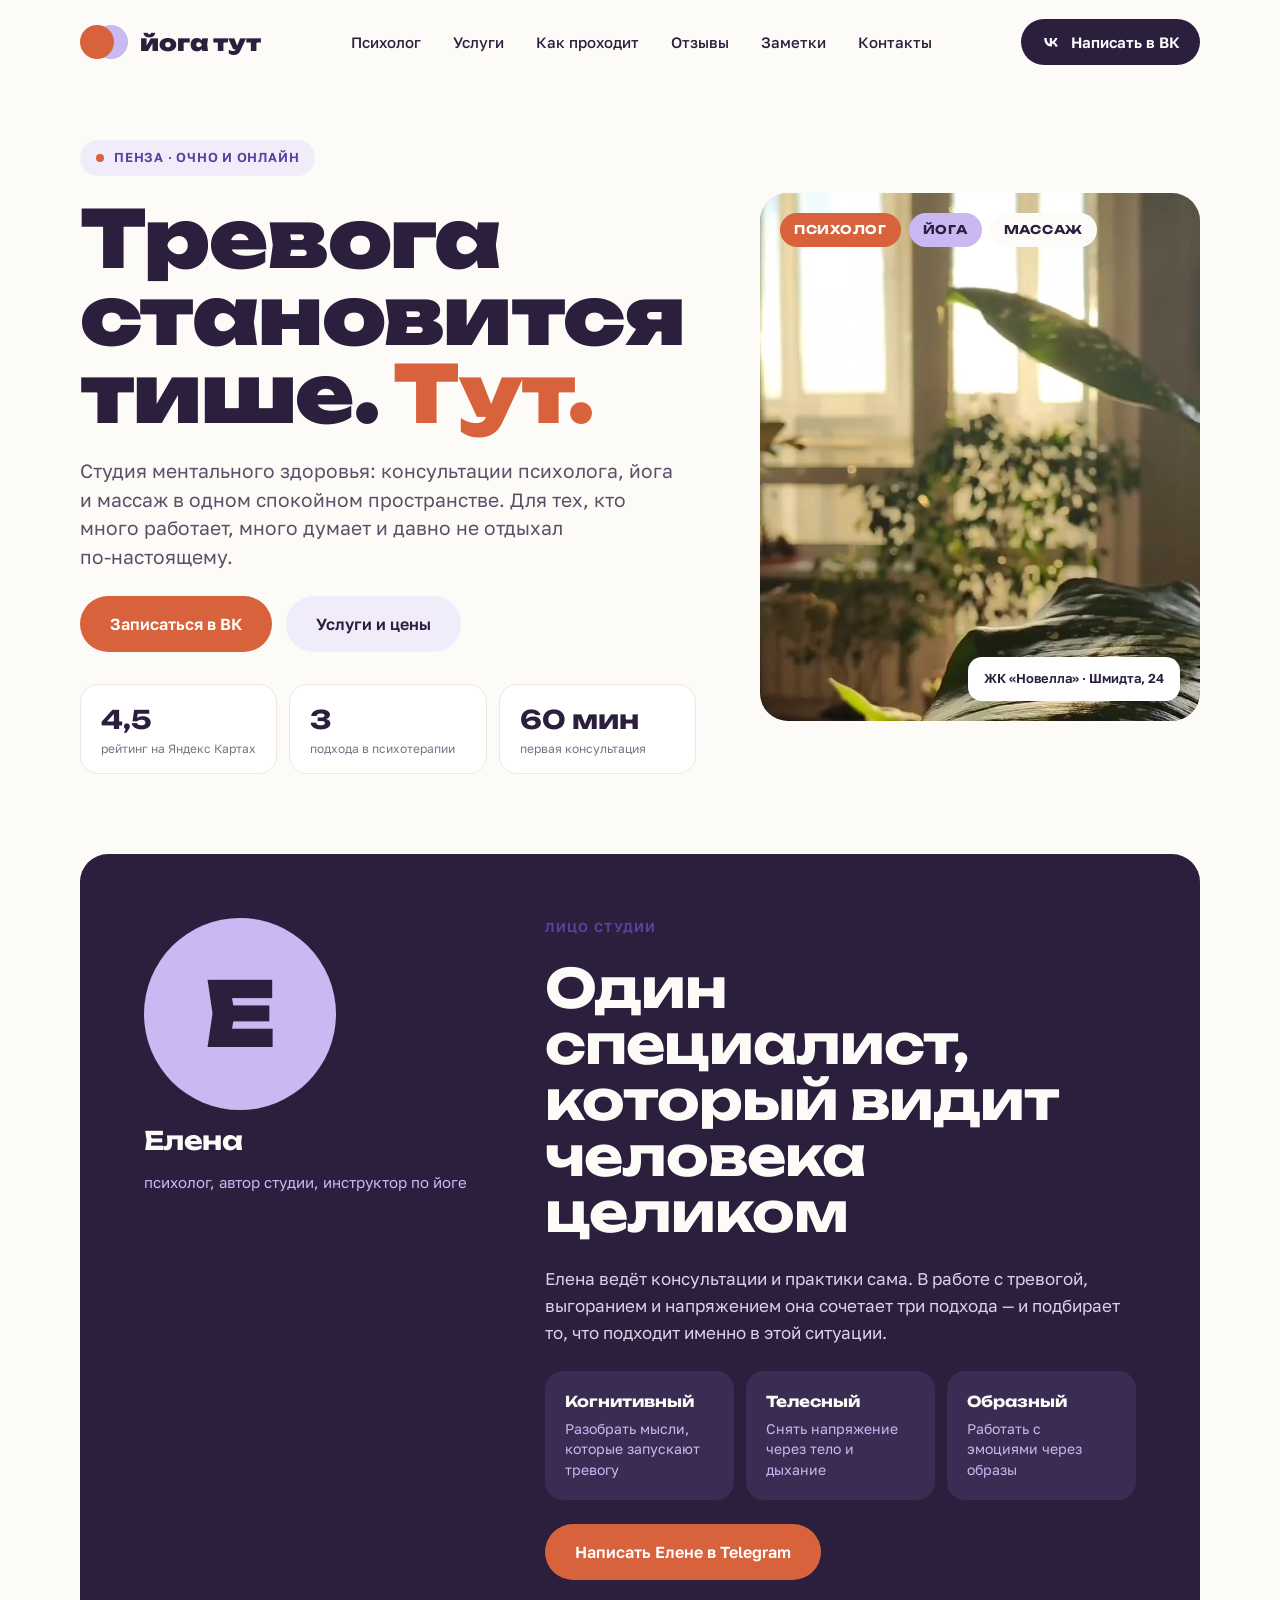
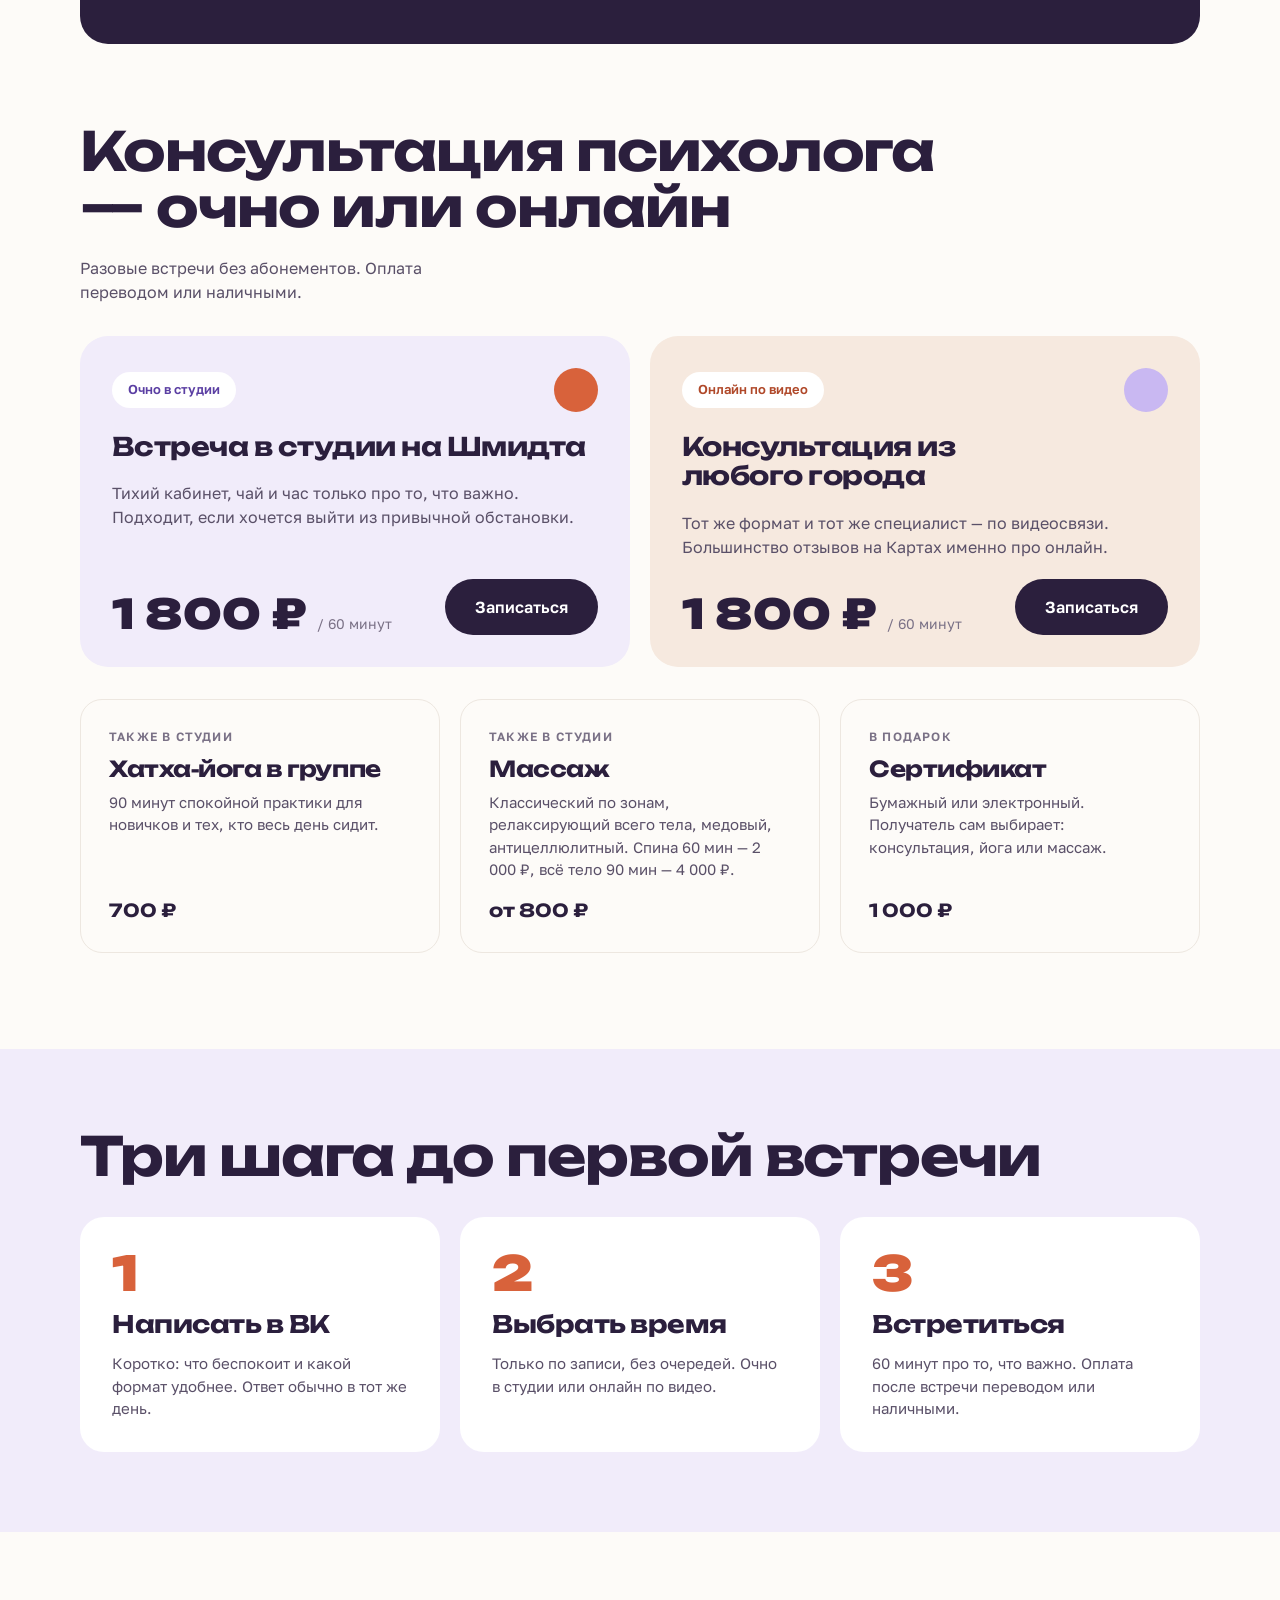
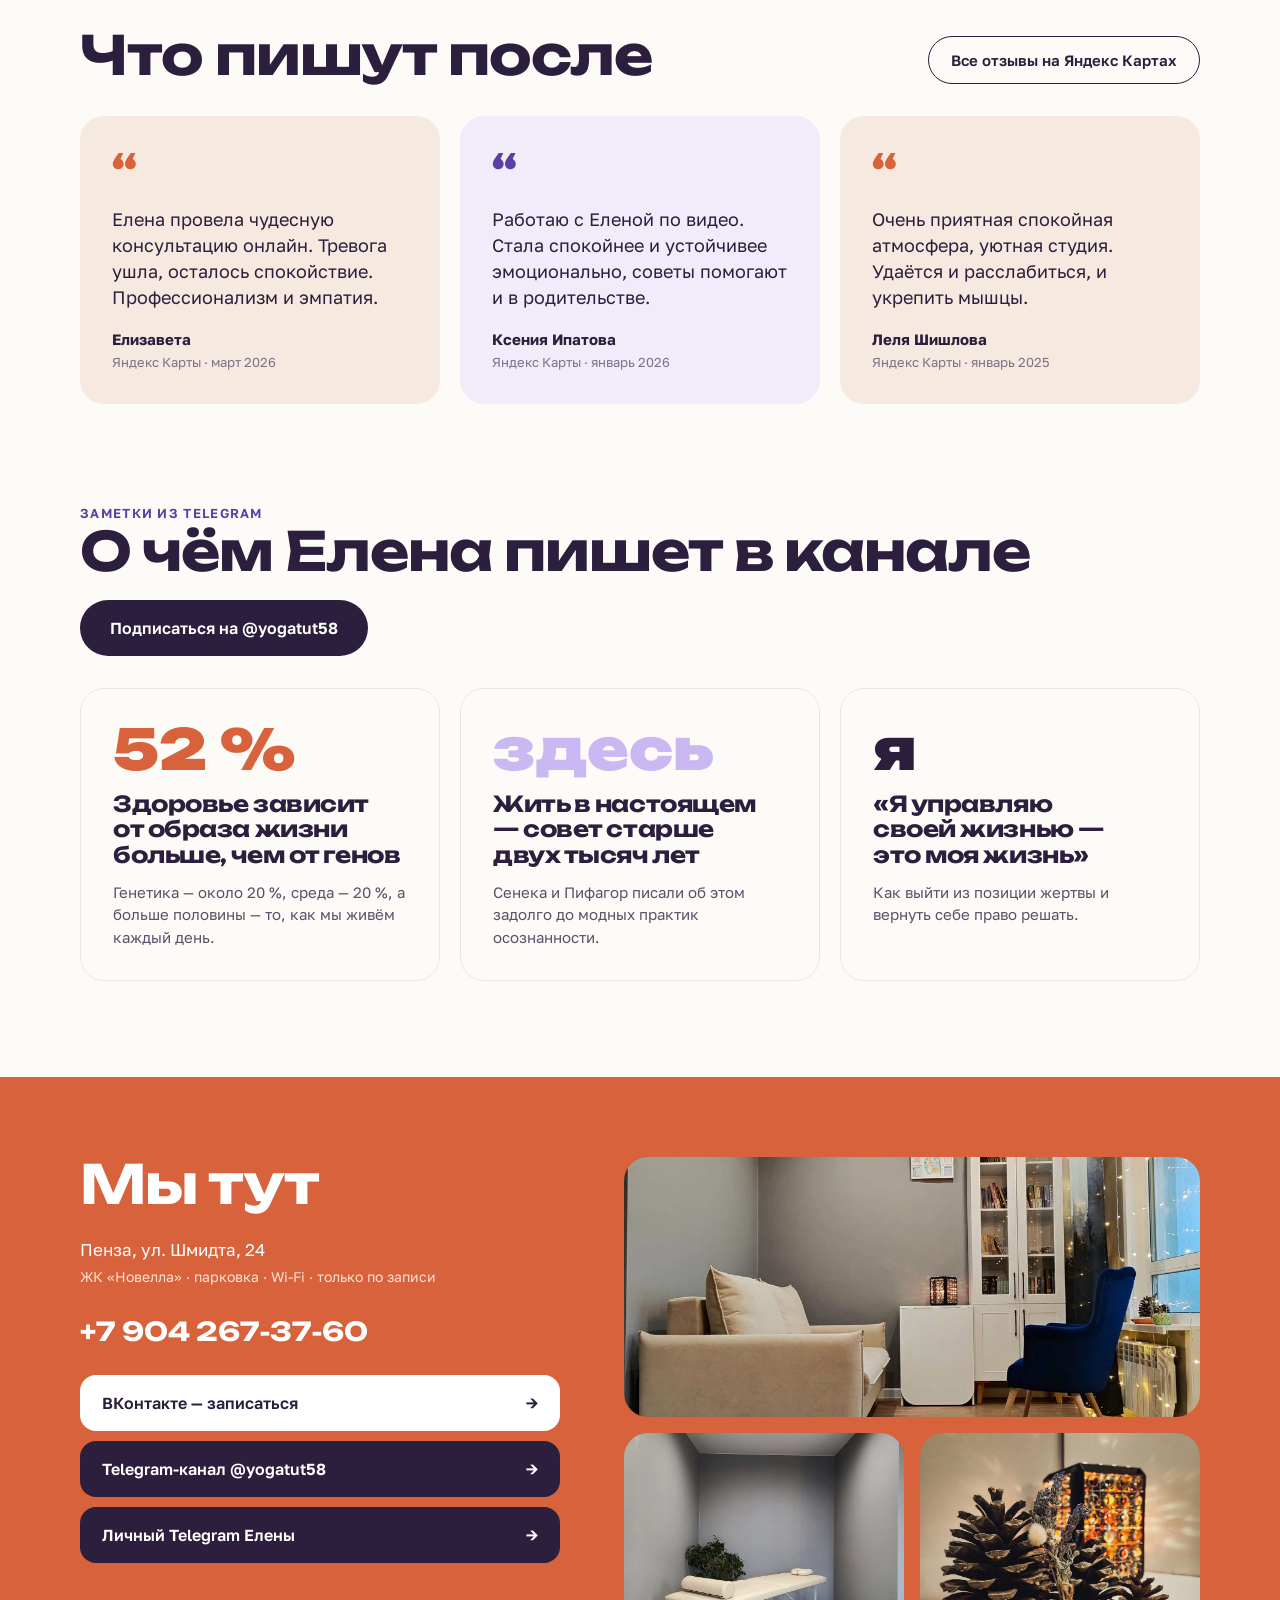
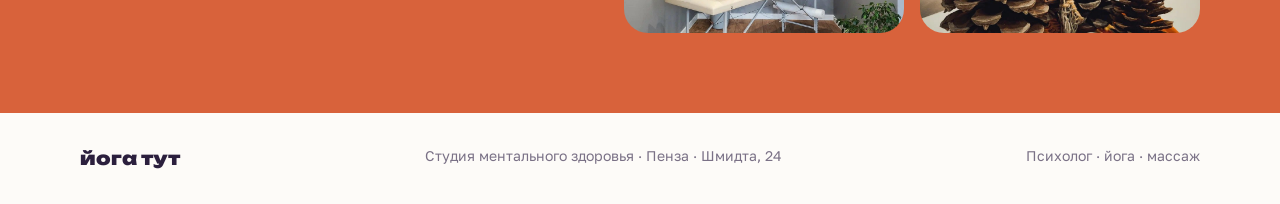
==== index.html @ 30cfa0f1 "Сайт студии «Йога тут»: статический лендинг index.html, style.css, script.js и медиа в assets/. Work" ====
<!doctype html>
<html lang="ru">
<head>
<meta charset="utf-8">
<meta name="viewport" content="width=device-width, initial-scale=1">
<title>Йога тут — студия ментального здоровья в Пензе</title>
<meta name="description" content="Консультации психолога очно и онлайн, хатха-йога и массаж. Пенза, ул. Шмидта, 24. Только по записи.">
<link rel="preconnect" href="https://fonts.googleapis.com">
<link rel="preconnect" href="https://fonts.gstatic.com" crossorigin>
<link href="https://fonts.googleapis.com/css2?family=Unbounded:wght@500;700;900&family=Golos+Text:wght@400;500;600;700&display=swap" rel="stylesheet">
<link rel="stylesheet" href="style.css">
</head>
<body>

<header class="top">
  <a href="#top" class="logo"><span class="logo-dots"></span>йога тут</a>
  <nav class="nav">
    <a href="#elena">Психолог</a>
    <a href="#services">Услуги</a>
    <a href="#how">Как проходит</a>
    <a href="#reviews">Отзывы</a>
    <a href="#blog">Заметки</a>
    <a href="#contacts">Контакты</a>
  </nav>
  <a href="https://vk.com/yogatut58" class="btn btn-dark btn-sm">
    <svg width="20" height="20" viewBox="0 0 24 24" fill="currentColor" aria-hidden="true"><path d="M12.8 17.5c-5.6 0-8.8-3.8-8.9-10.2h2.8c.1 4.7 2.2 6.7 3.8 7.1V7.3h2.6v4c1.6-.2 3.3-2 3.9-4h2.6c-.4 2.5-2.3 4.3-3.6 5 1.3.6 3.4 2.2 4.2 5.2h-2.9c-.6-2-2.2-3.5-4.2-3.7v3.7h-.3z"/></svg>
    <span class="hide-sm">Написать в ВК</span><span class="show-sm">В ВК</span>
  </a>
</header>

<main>
<section id="top" class="hero wrap">
  <div class="hero-text">
    <span class="pill pill-lav"><i class="dot"></i>Пенза · очно и онлайн</span>
    <h1>Тревога становится тише. <em>Тут.</em></h1>
    <p class="lead">Студия ментального здоровья: консультации психолога, йога и массаж в одном спокойном пространстве. Для тех, кто много работает, много думает и давно не отдыхал по‑настоящему.</p>
    <div class="row">
      <a href="https://vk.com/yogatut58" class="btn btn-accent">Записаться в ВК</a>
      <a href="#services" class="btn btn-soft">Услуги и цены</a>
    </div>
    <div class="stats">
      <div><b>4,5</b><span>рейтинг на Яндекс Картах</span></div>
      <div><b>3</b><span>подхода в психотерапии</span></div>
      <div><b>60 мин</b><span>первая консультация</span></div>
    </div>
  </div>
  <div class="hero-media">
    <video id="heroVideo" src="assets/hero.mp4" poster="assets/hero-poster.jpg" muted loop playsinline preload="auto" aria-label="Видео: солнце в окнах студии и растения"></video>
    <div class="tags"><span class="tag tag-accent">психолог</span><span class="tag tag-lav">йога</span><span class="tag tag-paper">массаж</span></div>
    <span class="addr">ЖК «Новелла» · Шмидта, 24</span>
  </div>
</section>

<section id="elena" class="wrap">
  <div class="elena">
    <div class="elena-side">
      <div class="monogram">Е</div>
      <h3>Елена</h3>
      <p class="muted-lav">психолог, автор студии, инструктор по йоге</p>
    </div>
    <div class="elena-body">
      <span class="eyebrow eyebrow-lav">Лицо студии</span>
      <h2>Один специалист, который видит человека целиком</h2>
      <p>Елена ведёт консультации и практики сама. В работе с тревогой, выгоранием и напряжением она сочетает три подхода — и подбирает то, что подходит именно в этой ситуации.</p>
      <div class="approaches">
        <div><b>Когнитивный</b><span>Разобрать мысли, которые запускают тревогу</span></div>
        <div><b>Телесный</b><span>Снять напряжение через тело и дыхание</span></div>
        <div><b>Образный</b><span>Работать с эмоциями через образы</span></div>
      </div>
      <a href="https://t.me/psy_SElena" class="btn btn-accent">Написать Елене в Telegram</a>
    </div>
  </div>
</section>

<section id="services" class="wrap services">
  <div class="sec-head">
    <h2>Консультация психолога — очно или онлайн</h2>
    <p>Разовые встречи без абонементов. Оплата переводом или наличными.</p>
  </div>
  <div class="cards-2">
    <article class="card card-lav">
      <div class="card-top"><span class="pill pill-white lav">Очно в студии</span><i class="ball ball-accent"></i></div>
      <h3>Встреча в студии на Шмидта</h3>
      <p>Тихий кабинет, чай и час только про то, что важно. Подходит, если хочется выйти из привычной обстановки.</p>
      <div class="price-row"><div class="price">1 800 ₽ <small>/ 60 минут</small></div><a href="https://vk.com/yogatut58" class="btn btn-dark">Записаться</a></div>
    </article>
    <article class="card card-sand">
      <div class="card-top"><span class="pill pill-white ter">Онлайн по видео</span><i class="ball ball-lav"></i></div>
      <h3>Консультация из любого города</h3>
      <p>Тот же формат и тот же специалист — по видеосвязи. Большинство отзывов на Картах именно про онлайн.</p>
      <div class="price-row"><div class="price">1 800 ₽ <small>/ 60 минут</small></div><a href="https://vk.com/yogatut58" class="btn btn-dark">Записаться</a></div>
    </article>
  </div>
  <div class="cards-3">
    <article class="mini"><span class="eyebrow">Также в студии</span><h3>Хатха‑йога в группе</h3><p>90 минут спокойной практики для новичков и тех, кто весь день сидит.</p><b>700 ₽</b></article>
    <article class="mini"><span class="eyebrow">Также в студии</span><h3>Массаж</h3><p>Классический по зонам, релаксирующий всего тела, медовый, антицеллюлитный. Спина 60 мин — 2 000 ₽, всё тело 90 мин — 4 000 ₽.</p><b>от 800 ₽</b></article>
    <article class="mini"><span class="eyebrow">В подарок</span><h3>Сертификат</h3><p>Бумажный или электронный. Получатель сам выбирает: консультация, йога или массаж.</p><b>1 000 ₽</b></article>
  </div>
</section>

<section id="how" class="how">
  <div class="wrap">
    <h2>Три шага до первой встречи</h2>
    <div class="cards-3">
      <div class="step"><b>1</b><h3>Написать в ВК</h3><p>Коротко: что беспокоит и какой формат удобнее. Ответ обычно в тот же день.</p></div>
      <div class="step"><b>2</b><h3>Выбрать время</h3><p>Только по записи, без очередей. Очно в студии или онлайн по видео.</p></div>
      <div class="step"><b>3</b><h3>Встретиться</h3><p>60 минут про то, что важно. Оплата после встречи переводом или наличными.</p></div>
    </div>
  </div>
</section>

<section id="reviews" class="wrap">
  <div class="sec-head">
    <h2>Что пишут после</h2>
    <a href="https://yandex.ru/maps/org/yoga_tut/146447912907/reviews/" class="btn btn-outline">Все отзывы на Яндекс Картах</a>
  </div>
  <div class="cards-3">
    <blockquote class="review card-sand"><span class="q">“</span><p>Елена провела чудесную консультацию онлайн. Тревога ушла, осталось спокойствие. Профессионализм и эмпатия.</p><footer><b>Елизавета</b><span>Яндекс Карты · март 2026</span></footer></blockquote>
    <blockquote class="review card-lav"><span class="q lav">“</span><p>Работаю с Еленой по видео. Стала спокойнее и устойчивее эмоционально, советы помогают и в родительстве.</p><footer><b>Ксения Ипатова</b><span>Яндекс Карты · январь 2026</span></footer></blockquote>
    <blockquote class="review card-sand"><span class="q">“</span><p>Очень приятная спокойная атмосфера, уютная студия. Удаётся и расслабиться, и укрепить мышцы.</p><footer><b>Леля Шишлова</b><span>Яндекс Карты · январь 2025</span></footer></blockquote>
  </div>
</section>

<section id="blog" class="wrap">
  <div class="sec-head">
    <div><span class="eyebrow eyebrow-lav">Заметки из Telegram</span><h2>О чём Елена пишет в канале</h2></div>
    <a href="https://t.me/yogatut58" class="btn btn-dark">Подписаться на @yogatut58</a>
  </div>
  <div class="cards-3">
    <a href="https://t.me/yogatut58" class="post"><b class="accent">52 %</b><h3>Здоровье зависит от образа жизни больше, чем от генов</h3><p>Генетика — около 20 %, среда — 20 %, а больше половины — то, как мы живём каждый день.</p></a>
    <a href="https://t.me/yogatut58" class="post"><b class="lav">здесь</b><h3>Жить в настоящем — совет старше двух тысяч лет</h3><p>Сенека и Пифагор писали об этом задолго до модных практик осознанности.</p></a>
    <a href="https://t.me/yogatut58" class="post"><b>я</b><h3>«Я управляю своей жизнью — это моя жизнь»</h3><p>Как выйти из позиции жертвы и вернуть себе право решать.</p></a>
  </div>
</section>

<section id="contacts" class="contacts">
  <div class="wrap contacts-grid">
    <div class="contacts-text">
      <h2>Мы тут</h2>
      <p class="addr-line">Пенза, ул. Шмидта, 24<br><small>ЖК «Новелла» · парковка · Wi‑Fi · только по записи</small></p>
      <a href="tel:+79042673760" class="phone">+7 904 267‑37‑60</a>
      <div class="links">
        <a href="https://vk.com/yogatut58" class="link link-white"><span>ВКонтакте — записаться</span><span>→</span></a>
        <a href="https://t.me/yogatut58" class="link link-dark"><span>Telegram‑канал @yogatut58</span><span>→</span></a>
        <a href="https://t.me/psy_SElena" class="link link-dark"><span>Личный Telegram Елены</span><span>→</span></a>
      </div>
    </div>
    <div class="gallery">
      <img src="assets/cabinet.jpg" alt="Кабинет психолога: диван, синее кресло и книжный шкаф" class="g-wide" loading="lazy">
      <img src="assets/massage.jpg" alt="Массажный кабинет" loading="lazy">
      <img src="assets/details.jpg" alt="Шишки, лаванда и камни у лампы" loading="lazy">
    </div>
  </div>
</section>
</main>

<footer class="foot wrap">
  <span class="foot-logo">йога тут</span>
  <span>Студия ментального здоровья · Пенза · Шмидта, 24</span>
  <span>Психолог · йога · массаж</span>
</footer>

<script src="script.js"></script>
</body>
</html>
---- style.css ----
:root{
  --paper:#FDFBF8;--ink:#2B1F3D;--muted:#5A5068;--muted2:#7A7186;--line:#EDE7E0;
  --accent:#D8623B;--accent-ink:#B0492A;--lav:#C9B8F2;--lav-soft:#F1ECFA;--lav-ink:#5B3FA3;
  --sand:#F6E9DF;--plum:#3A2C52;
  --display:'Unbounded','Golos Text',sans-serif;--body:'Golos Text',system-ui,sans-serif;
}
*{box-sizing:border-box}
html{scroll-behavior:smooth}
body{margin:0;background:var(--paper);color:var(--ink);font-family:var(--body);font-size:16px;line-height:1.5}
h1,h2,h3{font-family:var(--display);font-weight:700;margin:0;letter-spacing:-.02em;text-wrap:balance}
h2{font-size:clamp(30px,4.2vw,56px);line-height:1.04}
h3{font-size:clamp(20px,2vw,28px);line-height:1.15}
p{margin:0}
a{color:inherit;text-decoration:none}
img,video{max-width:100%;display:block}
.wrap{width:min(1280px,100% - 40px);margin-inline:auto}
@media(min-width:900px){.wrap{width:min(1280px,100% - 160px)}}

/* buttons, pills */
.btn{display:inline-flex;align-items:center;justify-content:center;gap:10px;height:56px;padding:0 30px;border-radius:999px;font-weight:600;font-size:16px;white-space:nowrap;transition:transform .12s,background .15s}
.btn:active{transform:scale(.97)}
.btn-sm{height:46px;padding:0 20px;font-size:15px}
.btn-accent{background:var(--accent);color:#fff}
.btn-accent:hover{background:var(--accent-ink)}
.btn-dark{background:var(--ink);color:#fff}
.btn-dark:hover{background:var(--plum)}
.btn-soft{background:var(--lav-soft);color:var(--ink)}
.btn-outline{background:transparent;border:1.5px solid var(--ink);height:48px;padding:0 22px;font-size:15px}
.pill{display:inline-flex;align-items:center;gap:10px;padding:8px 16px;border-radius:999px;font-size:13px;font-weight:600;letter-spacing:.06em;text-transform:uppercase}
.pill-lav{background:var(--lav-soft);color:var(--lav-ink)}
.pill-white{background:#fff;letter-spacing:0;text-transform:none}
.pill-white.lav{color:var(--lav-ink)}.pill-white.ter{color:var(--accent-ink)}
.dot{width:8px;height:8px;border-radius:50%;background:var(--accent)}
.eyebrow{font-size:12px;font-weight:600;letter-spacing:.1em;text-transform:uppercase;color:var(--muted2)}
.eyebrow-lav{color:var(--lav-ink);font-size:13px}
.hide-sm{display:inline}.show-sm{display:none}
@media(max-width:640px){.hide-sm{display:none}.show-sm{display:inline}}

/* header */
.top{display:flex;align-items:center;justify-content:space-between;gap:20px;height:84px;padding-inline:20px;position:sticky;top:0;z-index:10;background:rgba(253,251,248,.9);backdrop-filter:blur(10px)}
@media(min-width:900px){.top{padding-inline:80px}}
.logo{display:flex;align-items:center;gap:12px;font-family:var(--display);font-weight:900;font-size:22px}
.logo-dots{width:34px;height:34px;border-radius:50%;background:var(--accent);box-shadow:14px 0 0 0 var(--lav);margin-right:14px}
.nav{display:none;gap:32px;font-size:15px;font-weight:500}
.nav a:hover{color:var(--accent)}
@media(min-width:1100px){.nav{display:flex}}

/* hero */
.hero{display:grid;grid-template-columns:1fr;gap:32px;padding-block:24px 64px;align-items:center}
@media(min-width:900px){.hero{grid-template-columns:7fr 5fr;gap:64px;padding-block:56px 80px}}
.hero-text{display:flex;flex-direction:column;gap:24px;align-items:flex-start}
h1{font-size:clamp(44px,6.2vw,88px);line-height:.98;font-weight:900}
h1 em{font-style:normal;color:var(--accent)}
.lead{font-size:clamp(17px,1.5vw,21px);color:var(--muted);max-width:600px}
.row{display:flex;flex-wrap:wrap;gap:14px;width:100%}
@media(max-width:640px){.row .btn{flex:1 1 100%}}
.stats{display:grid;grid-template-columns:repeat(3,minmax(0,1fr));gap:12px;width:100%;padding-top:8px}
.stats div{display:flex;flex-direction:column;gap:2px;padding:16px 20px;border-radius:18px;background:#fff;border:1px solid var(--line)}
.stats b{font-family:var(--display);font-size:clamp(20px,2vw,26px)}
.stats span{font-size:12px;color:var(--muted2);line-height:1.3}
@media(max-width:640px){.stats div{padding:12px}}
.hero-media{position:relative;aspect-ratio:5/6;max-height:620px;border-radius:28px;overflow:hidden;background:var(--lav)}
@media(max-width:640px){.hero-media{aspect-ratio:4/3;border-radius:22px}}
.hero-media video{position:absolute;inset:0;width:100%;height:100%;object-fit:cover}
.tags{position:absolute;left:20px;top:20px;display:flex;gap:8px;flex-wrap:wrap}
.tag{padding:8px 14px;border-radius:999px;font-family:var(--display);font-weight:700;font-size:12px;letter-spacing:.06em;text-transform:uppercase}
.tag-accent{background:var(--accent);color:#fff}.tag-lav{background:var(--lav);color:var(--ink)}.tag-paper{background:var(--paper);color:var(--ink)}
.addr{position:absolute;right:20px;bottom:20px;padding:12px 16px;border-radius:14px;background:#fff;font-size:13px;font-weight:600}

/* elena */
.elena{display:grid;grid-template-columns:1fr;gap:28px;padding:32px 24px;border-radius:28px;background:var(--ink);color:var(--paper);margin-bottom:80px}
@media(min-width:900px){.elena{grid-template-columns:4fr 7fr;gap:64px;padding:64px}}
.elena h2,.elena h3{color:var(--paper)}
.elena-side{display:flex;flex-direction:column;gap:16px}
.monogram{width:clamp(120px,15vw,220px);aspect-ratio:1;border-radius:50%;background:var(--lav);display:grid;place-items:center;font-family:var(--display);font-weight:900;font-size:clamp(56px,7vw,96px);color:var(--ink)}
.muted-lav{color:var(--lav);font-size:15px}
.elena-body{display:flex;flex-direction:column;gap:24px;align-items:flex-start}
.elena-body>p{color:#D9D2E6;font-size:17px;line-height:1.6}
.approaches{display:grid;grid-template-columns:1fr;gap:12px;width:100%}
@media(min-width:700px){.approaches{grid-template-columns:repeat(3,minmax(0,1fr))}}
.approaches div{display:flex;flex-direction:column;gap:6px;padding:20px;border-radius:18px;background:var(--plum)}
.approaches b{font-family:var(--display);font-size:15px}
.approaches span{font-size:14px;color:var(--lav);line-height:1.45}

/* services */
.services{display:flex;flex-direction:column;gap:32px;padding-bottom:96px}
.sec-head{display:flex;flex-wrap:wrap;justify-content:space-between;align-items:flex-end;gap:20px 40px}
.sec-head>p{color:var(--muted);max-width:420px}
.cards-2{display:grid;grid-template-columns:1fr;gap:20px}
.cards-3{display:grid;grid-template-columns:1fr;gap:20px}
@media(min-width:800px){.cards-2{grid-template-columns:repeat(2,minmax(0,1fr))}.cards-3{grid-template-columns:repeat(3,minmax(0,1fr))}}
.card{display:flex;flex-direction:column;gap:20px;padding:32px;border-radius:28px}
@media(max-width:640px){.card{padding:24px;border-radius:22px}}
.card-lav{background:var(--lav-soft)}.card-sand{background:var(--sand)}
.card-top{display:flex;justify-content:space-between;align-items:center}
.ball{width:44px;height:44px;border-radius:50%}.ball-accent{background:var(--accent)}.ball-lav{background:var(--lav)}
.card p{color:var(--muted);flex-grow:1}
.price-row{display:flex;flex-wrap:wrap;justify-content:space-between;align-items:flex-end;gap:16px}
.price{font-family:var(--display);font-weight:900;font-size:clamp(34px,3.2vw,44px);line-height:1}
.price small{font-family:var(--body);font-weight:400;font-size:14px;color:var(--muted2)}
.mini{display:flex;flex-direction:column;gap:10px;padding:28px;border-radius:22px;border:1.5px solid var(--line)}
.mini h3{font-size:22px}.mini p{color:var(--muted);font-size:15px;flex-grow:1}
.mini b{font-family:var(--display);font-size:18px;padding-top:6px}

/* how */
.how{background:var(--lav-soft);padding-block:64px}
@media(min-width:900px){.how{padding-block:80px}}
.how .wrap{display:flex;flex-direction:column;gap:32px}
.step{display:flex;flex-direction:column;gap:14px;padding:32px;border-radius:24px;background:#fff}
.step b{font-family:var(--display);font-weight:900;font-size:48px;line-height:1;color:var(--accent)}
.step h3{font-size:24px}.step p{color:var(--muted);font-size:15px}

/* reviews */
#reviews{display:flex;flex-direction:column;gap:32px;padding-block:96px}
.review{margin:0;display:flex;flex-direction:column;gap:18px;padding:32px;border-radius:24px}
.q{font-family:var(--display);font-weight:900;font-size:40px;line-height:1;color:var(--accent)}
.q.lav{color:var(--lav-ink)}
.review p{font-size:18px;line-height:1.45;flex-grow:1}
.review footer{display:flex;flex-direction:column;gap:2px}
.review footer b{font-size:15px}.review footer span{font-size:13px;color:var(--muted2)}

/* blog */
#blog{display:flex;flex-direction:column;gap:32px;padding-bottom:96px}
.post{display:flex;flex-direction:column;gap:14px;padding:32px;border-radius:24px;border:1.5px solid var(--line);transition:border-color .15s}
.post:hover{border-color:var(--ink)}
.post b{font-family:var(--display);font-weight:900;font-size:56px;line-height:1}
.post b.accent{color:var(--accent)}.post b.lav{color:var(--lav)}
.post h3{font-size:22px}.post p{color:var(--muted);font-size:15px}

/* contacts */
.contacts{background:var(--accent);color:#fff;padding-block:64px}
@media(min-width:900px){.contacts{padding-block:80px}}
.contacts-grid{display:grid;grid-template-columns:1fr;gap:40px}
@media(min-width:900px){.contacts-grid{grid-template-columns:5fr 6fr;gap:64px}}
.contacts h2{color:#fff}
.contacts-text{display:flex;flex-direction:column;gap:24px}
.addr-line{font-size:17px}.addr-line small{font-size:14px;color:#FFE1D5}
.phone{font-family:var(--display);font-weight:700;font-size:clamp(22px,2.4vw,26px)}
.links{display:flex;flex-direction:column;gap:10px}
.link{display:flex;justify-content:space-between;align-items:center;height:56px;padding:0 22px;border-radius:16px;font-weight:600}
.link-white{background:#fff;color:var(--ink)}.link-dark{background:var(--ink);color:#fff}
.gallery{display:grid;grid-template-columns:repeat(2,minmax(0,1fr));gap:16px}
.gallery img{width:100%;height:200px;object-fit:cover;border-radius:24px}
.gallery .g-wide{grid-column:span 2;height:260px}
@media(max-width:640px){.gallery img{height:140px;border-radius:18px}.gallery .g-wide{height:180px}}

/* footer */
.foot{display:flex;flex-wrap:wrap;justify-content:space-between;gap:8px 24px;padding-block:32px;font-size:14px;color:var(--muted2)}
.foot-logo{font-family:var(--display);font-weight:900;font-size:18px;color:var(--ink)}

@media(prefers-reduced-motion:reduce){html{scroll-behavior:auto}.btn{transition:none}}
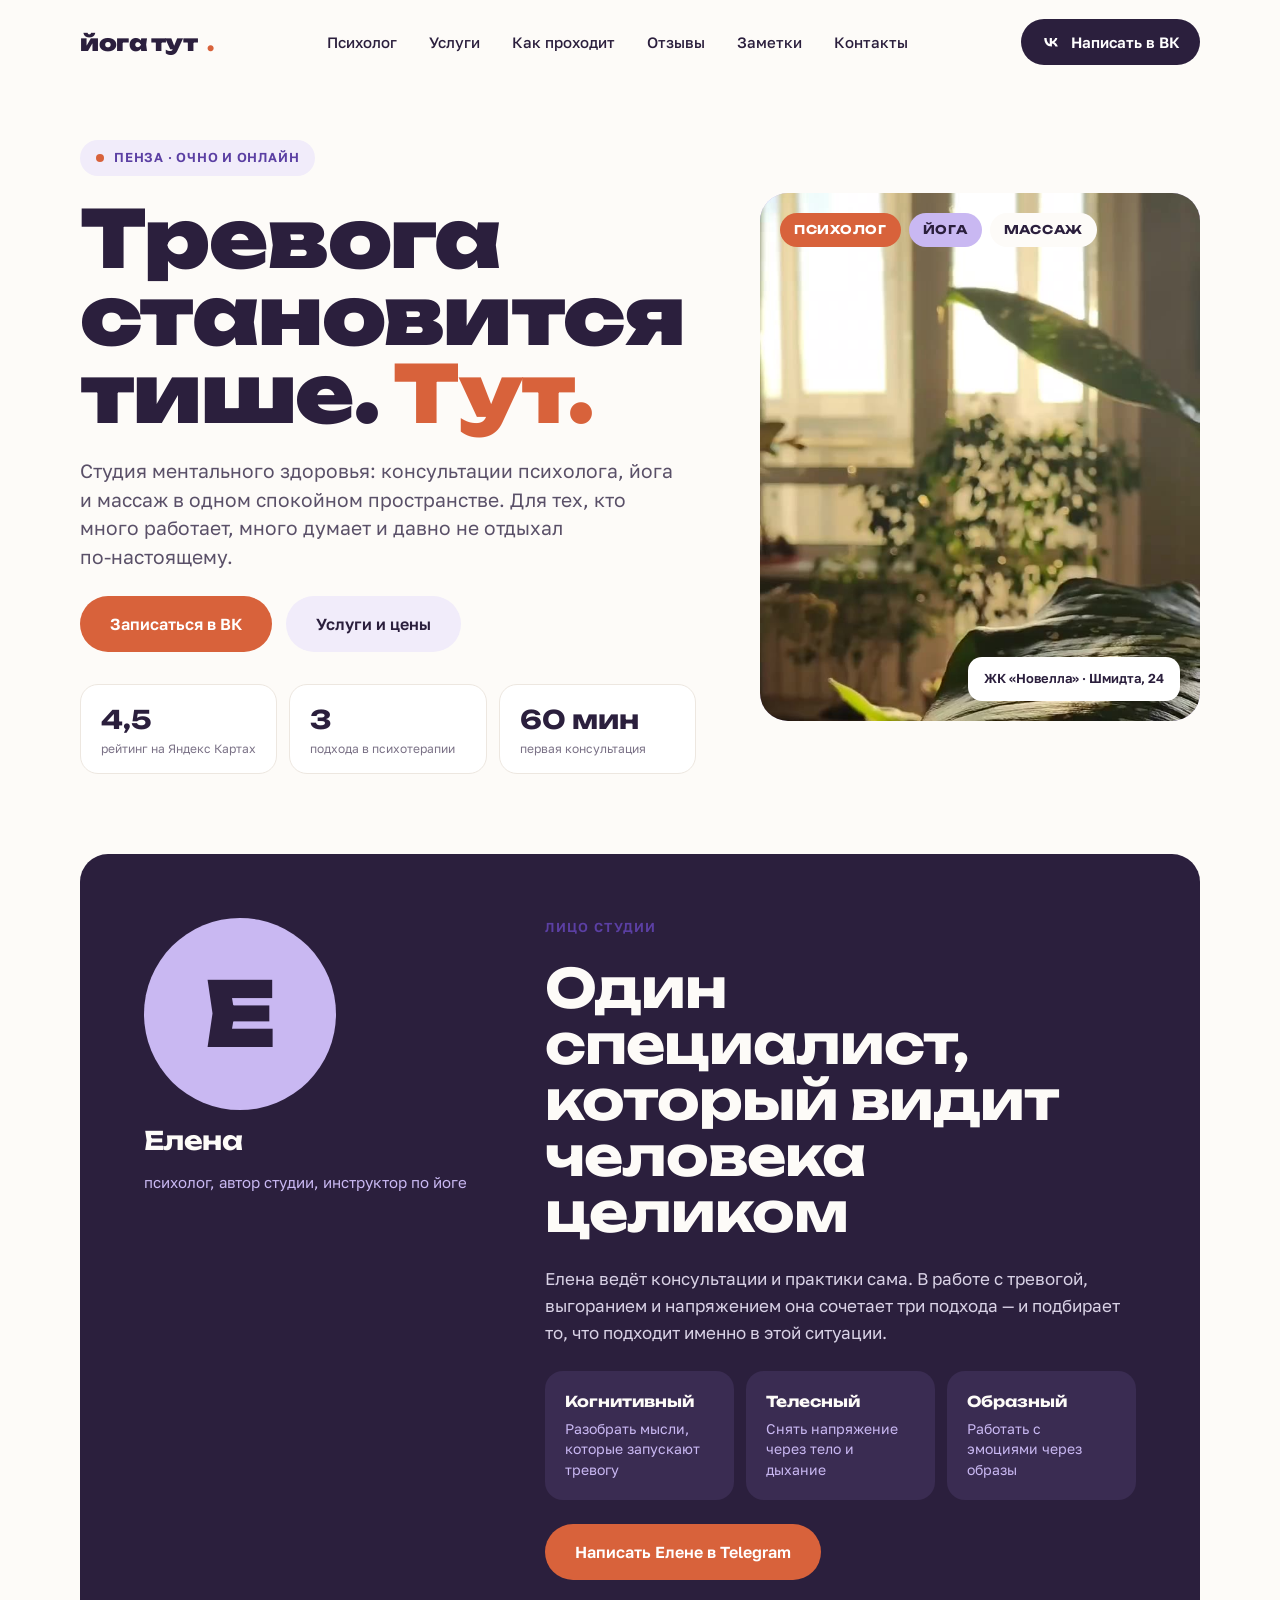
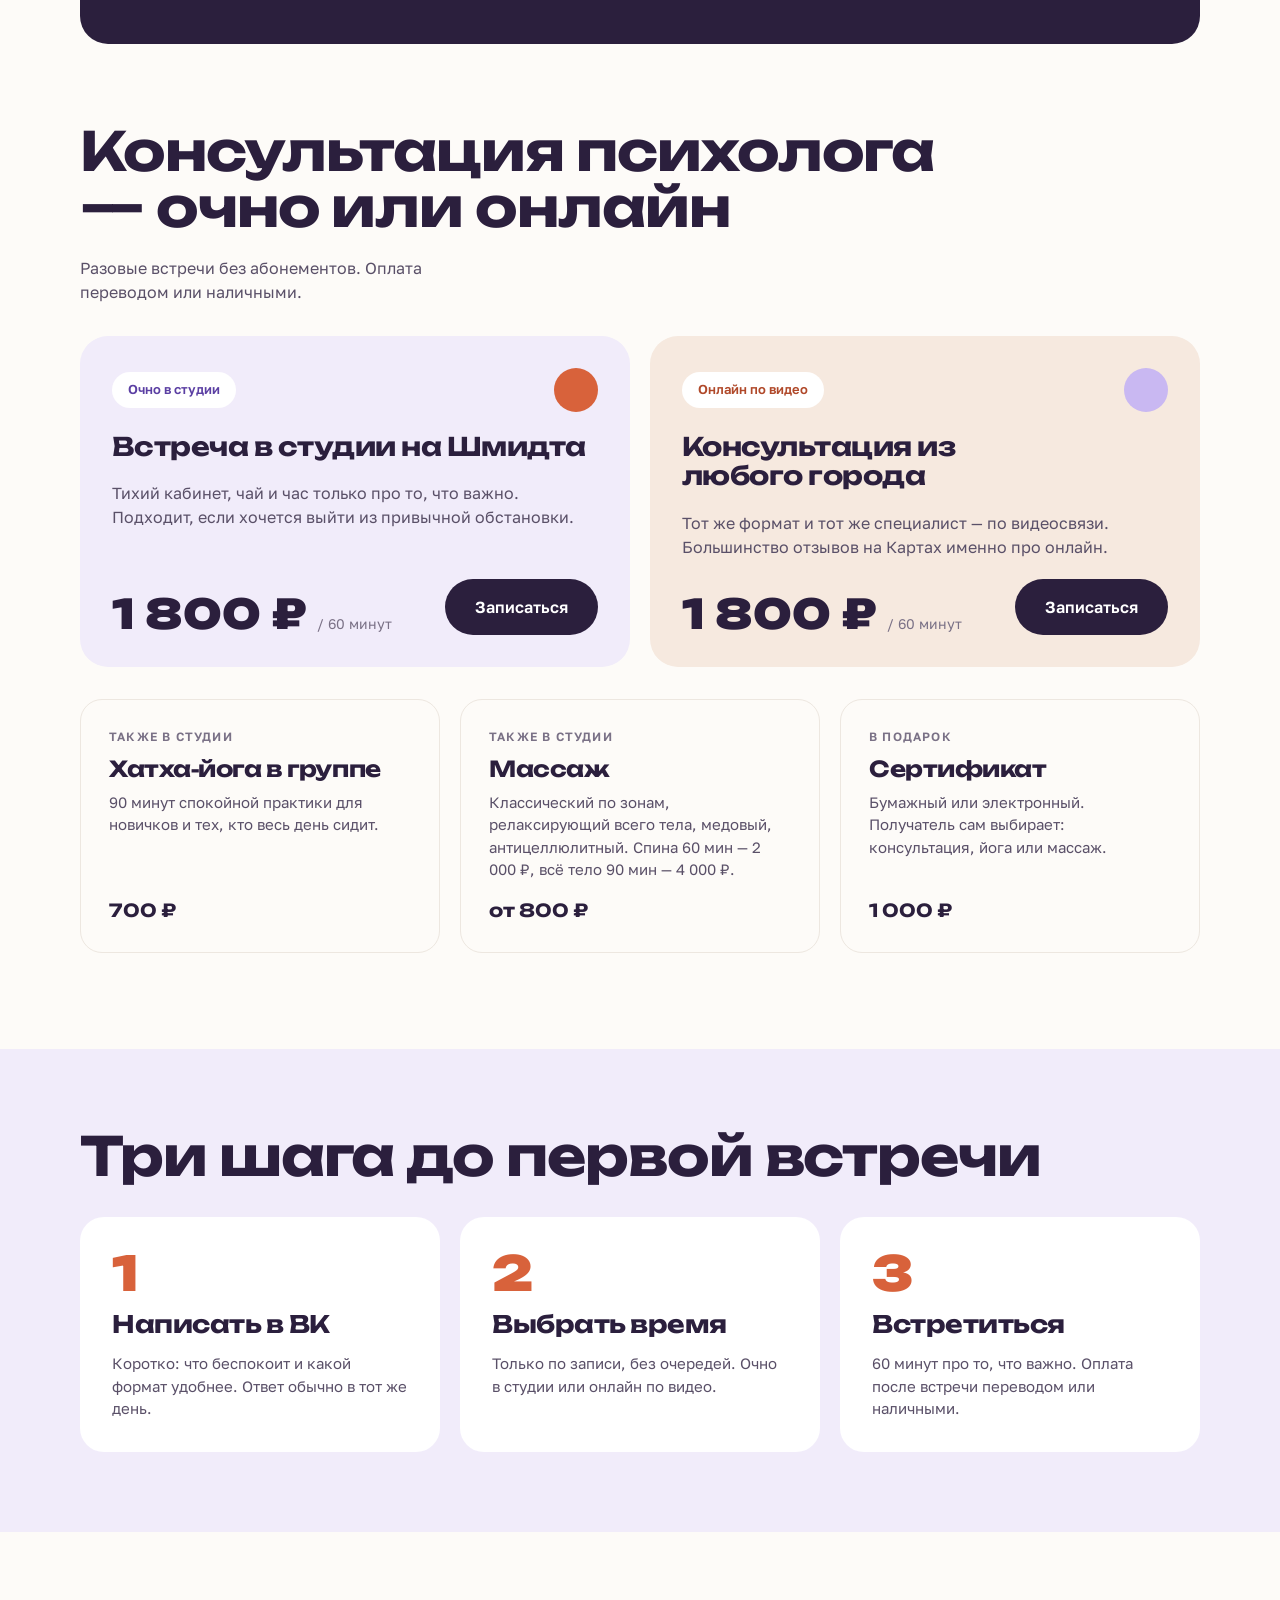
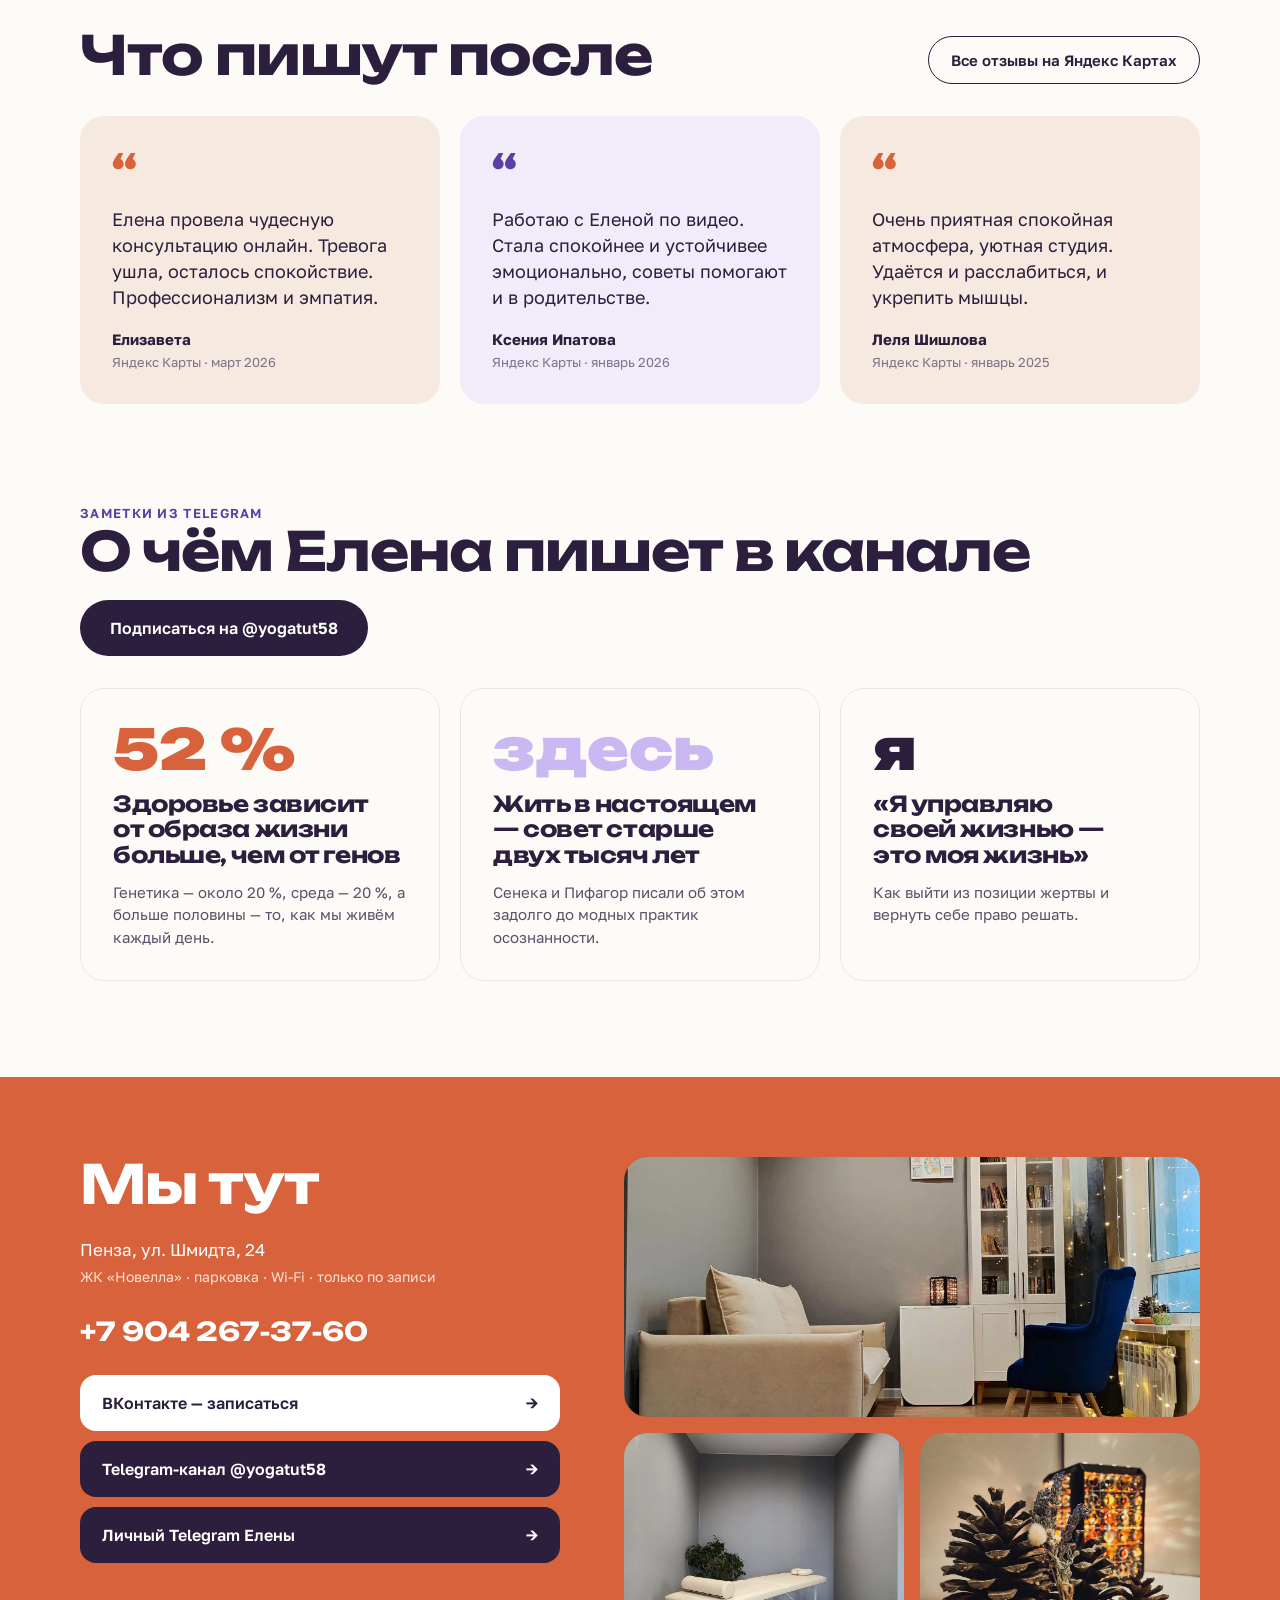
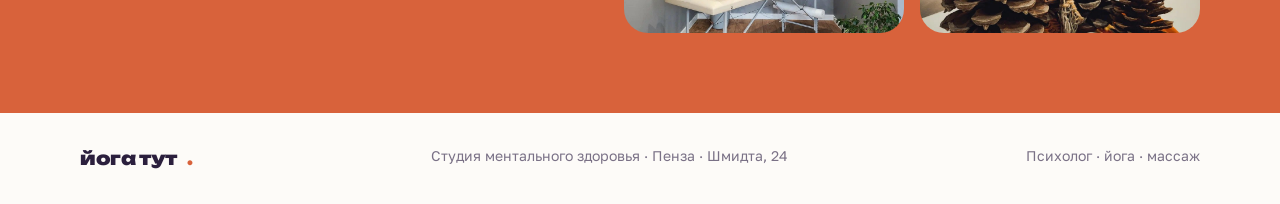
==== commit cbb64eaa: "Логотип по кругу, превью для соцсетей, фавикон Вместо двух кружков три варианта логотипа (точка, сол" ====
--- a/index.html
+++ b/index.html
@@ -5,15 +5,37 @@
 <meta name="viewport" content="width=device-width, initial-scale=1">
 <title>Йога тут — студия ментального здоровья в Пензе</title>
 <meta name="description" content="Консультации психолога очно и онлайн, хатха-йога и массаж. Пенза, ул. Шмидта, 24. Только по записи.">
+<!-- Абсолютные адреса ниже поменять на https://yogatut58.ru/ после включения домена -->
+<link rel="canonical" href="https://prooferok.github.io/yogatut58/">
+<meta property="og:type" content="website">
+<meta property="og:site_name" content="Йога тут">
+<meta property="og:locale" content="ru_RU">
+<meta property="og:url" content="https://prooferok.github.io/yogatut58/">
+<meta property="og:title" content="Йога тут — психолог, йога и массаж в Пензе">
+<meta property="og:description" content="Студия ментального здоровья: консультации психолога очно и онлайн, хатха-йога, массаж. Шмидта, 24. Только по записи.">
+<meta property="og:image" content="https://prooferok.github.io/yogatut58/assets/og.jpg">
+<meta property="og:image:width" content="1200">
+<meta property="og:image:height" content="630">
+<meta property="og:image:alt" content="Йога тут — студия ментального здоровья в Пензе">
+<meta name="twitter:card" content="summary_large_image">
+<meta name="twitter:title" content="Йога тут — психолог, йога и массаж в Пензе">
+<meta name="twitter:description" content="Консультации психолога очно и онлайн, хатха-йога, массаж. Пенза, Шмидта, 24.">
+<meta name="twitter:image" content="https://prooferok.github.io/yogatut58/assets/og.jpg">
+<link rel="icon" href="assets/favicon.svg" type="image/svg+xml">
 <link rel="preconnect" href="https://fonts.googleapis.com">
 <link rel="preconnect" href="https://fonts.gstatic.com" crossorigin>
 <link href="https://fonts.googleapis.com/css2?family=Unbounded:wght@500;700;900&family=Golos+Text:wght@400;500;600;700&display=swap" rel="stylesheet">
 <link rel="stylesheet" href="style.css">
+<script>(function(){var n=1;try{n=(parseInt(localStorage.getItem('logo')||'0',10)%3)+1;localStorage.setItem('logo',n)}catch(e){}document.documentElement.setAttribute('data-logo',n)})();</script>
 </head>
 <body>
 
 <header class="top">
-  <a href="#top" class="logo"><span class="logo-dots"></span>йога тут</a>
+  <a href="#top" class="logo" aria-label="Йога тут, на главную">
+    <span class="logo-v logo-v1">йога тут<em>.</em></span>
+    <span class="logo-v logo-v2"><svg class="logo-sun" width="34" height="26" viewBox="0 0 40 30" aria-hidden="true"><path d="M4 22A16 16 0 0 1 36 22Z" fill="#D8623B"/><rect x="0" y="24" width="40" height="4" rx="2" fill="#2B1F3D"/></svg>йога тут</span>
+    <span class="logo-v logo-v3">йога<span class="logo-pill">тут</span></span>
+  </a>
   <nav class="nav">
     <a href="#elena">Психолог</a>
     <a href="#services">Услуги</a>
@@ -155,7 +177,11 @@
 </main>
 
 <footer class="foot wrap">
-  <span class="foot-logo">йога тут</span>
+  <span class="foot-logo">
+    <span class="logo-v logo-v1">йога тут<em>.</em></span>
+    <span class="logo-v logo-v2"><svg class="logo-sun" width="26" height="20" viewBox="0 0 40 30" aria-hidden="true"><path d="M4 22A16 16 0 0 1 36 22Z" fill="#D8623B"/><rect x="0" y="24" width="40" height="4" rx="2" fill="#2B1F3D"/></svg>йога тут</span>
+    <span class="logo-v logo-v3">йога<span class="logo-pill">тут</span></span>
+  </span>
   <span>Студия ментального здоровья · Пенза · Шмидта, 24</span>
   <span>Психолог · йога · массаж</span>
 </footer>
--- a/style.css
+++ b/style.css
@@ -39,8 +39,13 @@
 /* header */
 .top{display:flex;align-items:center;justify-content:space-between;gap:20px;height:84px;padding-inline:20px;position:sticky;top:0;z-index:10;background:rgba(253,251,248,.9);backdrop-filter:blur(10px)}
 @media(min-width:900px){.top{padding-inline:80px}}
-.logo{display:flex;align-items:center;gap:12px;font-family:var(--display);font-weight:900;font-size:22px}
-.logo-dots{width:34px;height:34px;border-radius:50%;background:var(--accent);box-shadow:14px 0 0 0 var(--lav);margin-right:14px}
+.logo{display:flex;align-items:center;font-family:var(--display);font-weight:900;font-size:22px;letter-spacing:-.02em}
+/* три варианта логотипа; какой показать, решает data-logo на <html> (скрипт в head) */
+.logo-v{display:none;align-items:center;gap:10px;white-space:nowrap}
+:root:not([data-logo]) .logo-v1,[data-logo="1"] .logo-v1,[data-logo="2"] .logo-v2,[data-logo="3"] .logo-v3{display:inline-flex}
+.logo-v em{font-style:normal;color:var(--accent)}
+.logo-sun{flex:none}
+.logo-pill{display:inline-block;background:var(--accent);color:#fff;border-radius:999px;padding:.05em .45em .15em;margin-left:.25em;line-height:1.1}
 .nav{display:none;gap:32px;font-size:15px;font-weight:500}
 .nav a:hover{color:var(--accent)}
 @media(min-width:1100px){.nav{display:flex}}
@@ -56,9 +61,9 @@
 @media(max-width:640px){.row .btn{flex:1 1 100%}}
 .stats{display:grid;grid-template-columns:repeat(3,minmax(0,1fr));gap:12px;width:100%;padding-top:8px}
 .stats div{display:flex;flex-direction:column;gap:2px;padding:16px 20px;border-radius:18px;background:#fff;border:1px solid var(--line)}
-.stats b{font-family:var(--display);font-size:clamp(20px,2vw,26px)}
+.stats b{font-family:var(--display);font-size:clamp(20px,2vw,26px);white-space:nowrap}
 .stats span{font-size:12px;color:var(--muted2);line-height:1.3}
-@media(max-width:640px){.stats div{padding:12px}}
+@media(max-width:640px){.stats div{padding:12px 10px}.stats b{font-size:17px}}
 .hero-media{position:relative;aspect-ratio:5/6;max-height:620px;border-radius:28px;overflow:hidden;background:var(--lav)}
 @media(max-width:640px){.hero-media{aspect-ratio:4/3;border-radius:22px}}
 .hero-media video{position:absolute;inset:0;width:100%;height:100%;object-fit:cover}
@@ -146,6 +151,6 @@
 
 /* footer */
 .foot{display:flex;flex-wrap:wrap;justify-content:space-between;gap:8px 24px;padding-block:32px;font-size:14px;color:var(--muted2)}
-.foot-logo{font-family:var(--display);font-weight:900;font-size:18px;color:var(--ink)}
+.foot-logo{font-family:var(--display);font-weight:900;font-size:18px;color:var(--ink);letter-spacing:-.02em}
 
 @media(prefers-reduced-motion:reduce){html{scroll-behavior:auto}.btn{transition:none}}
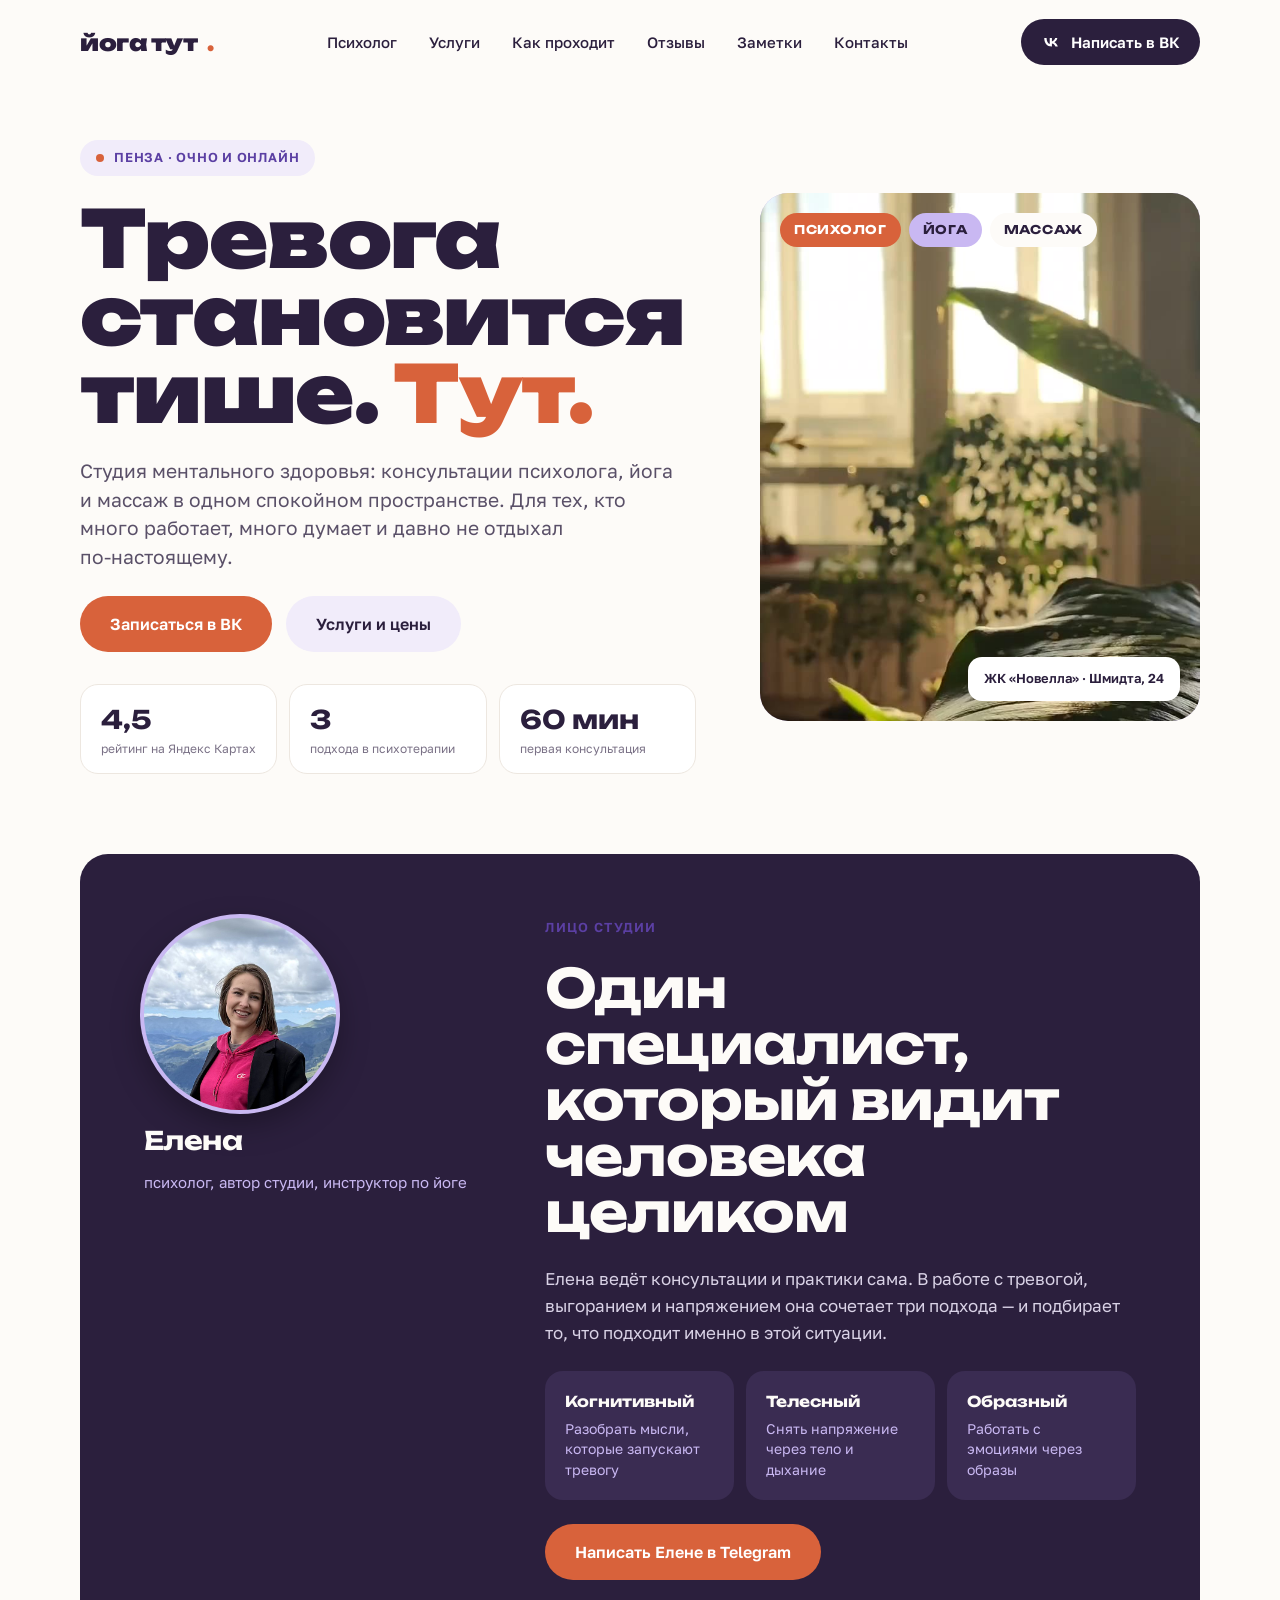
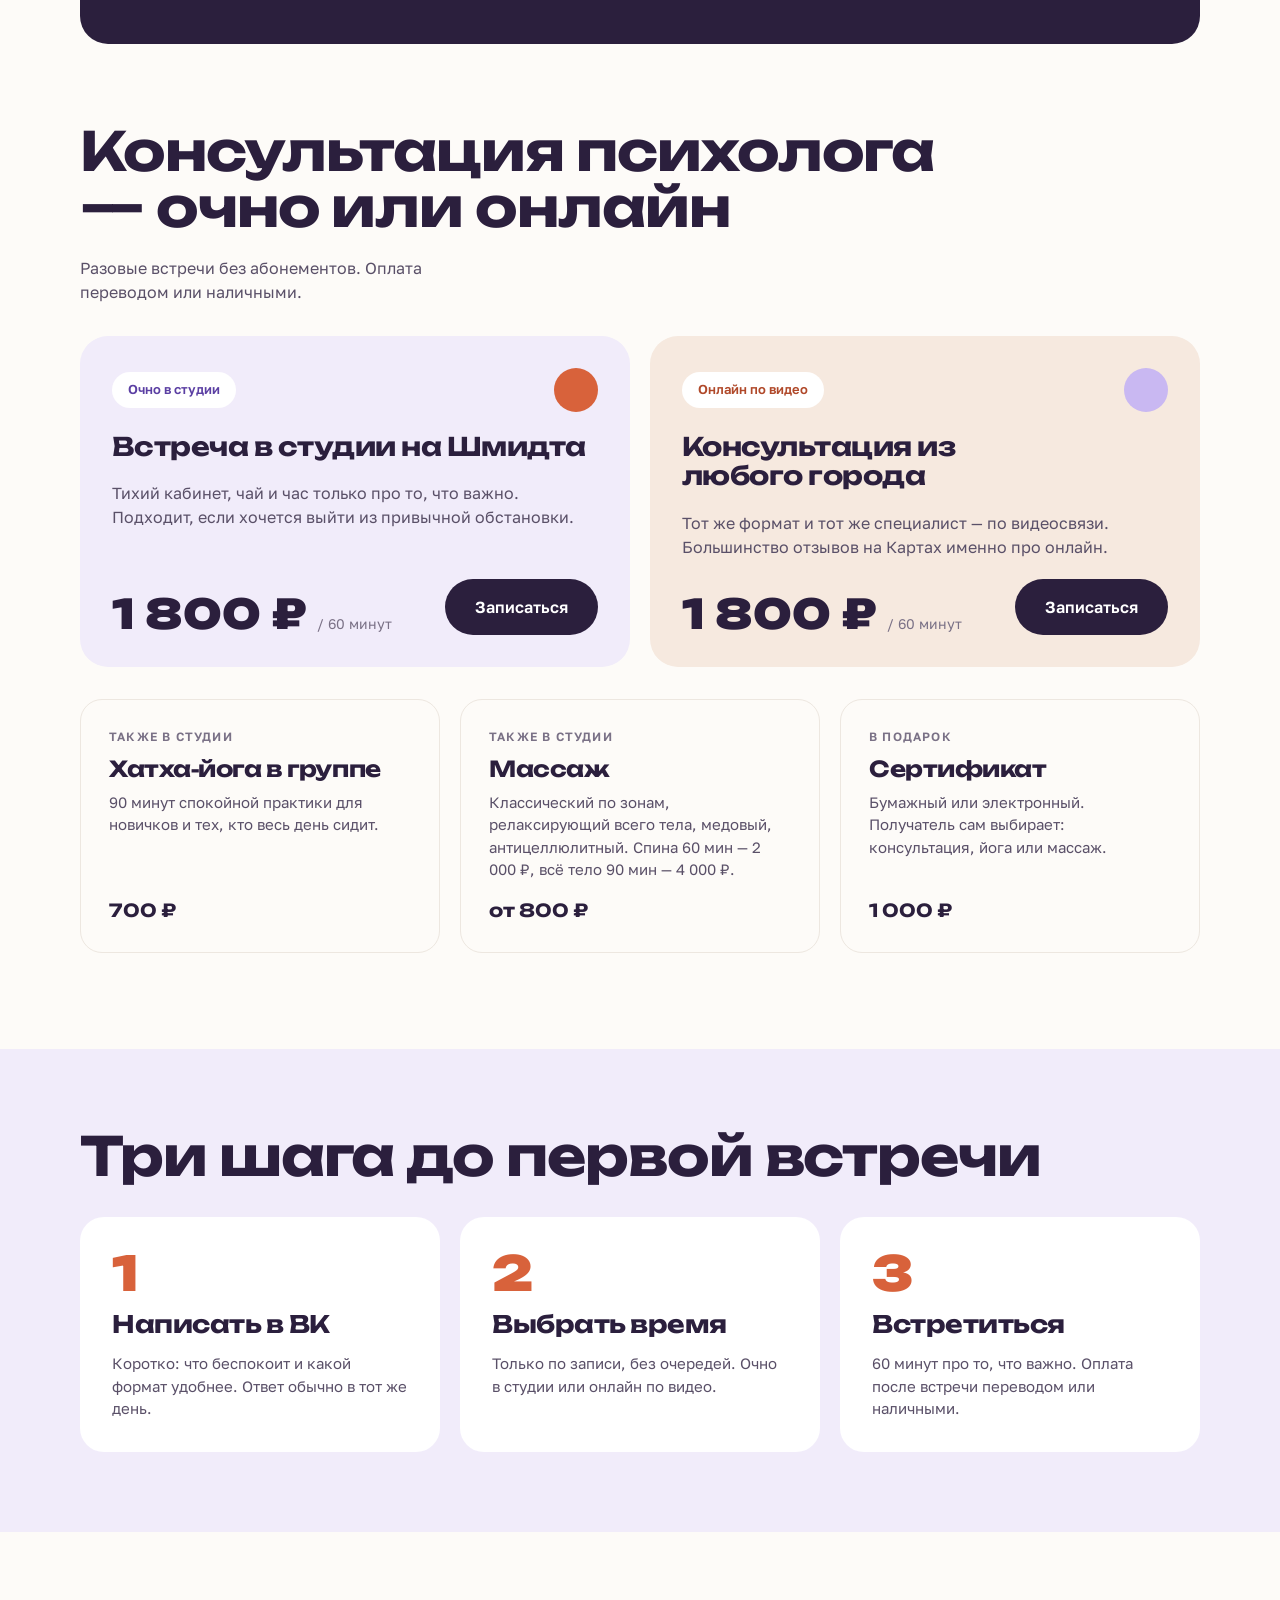
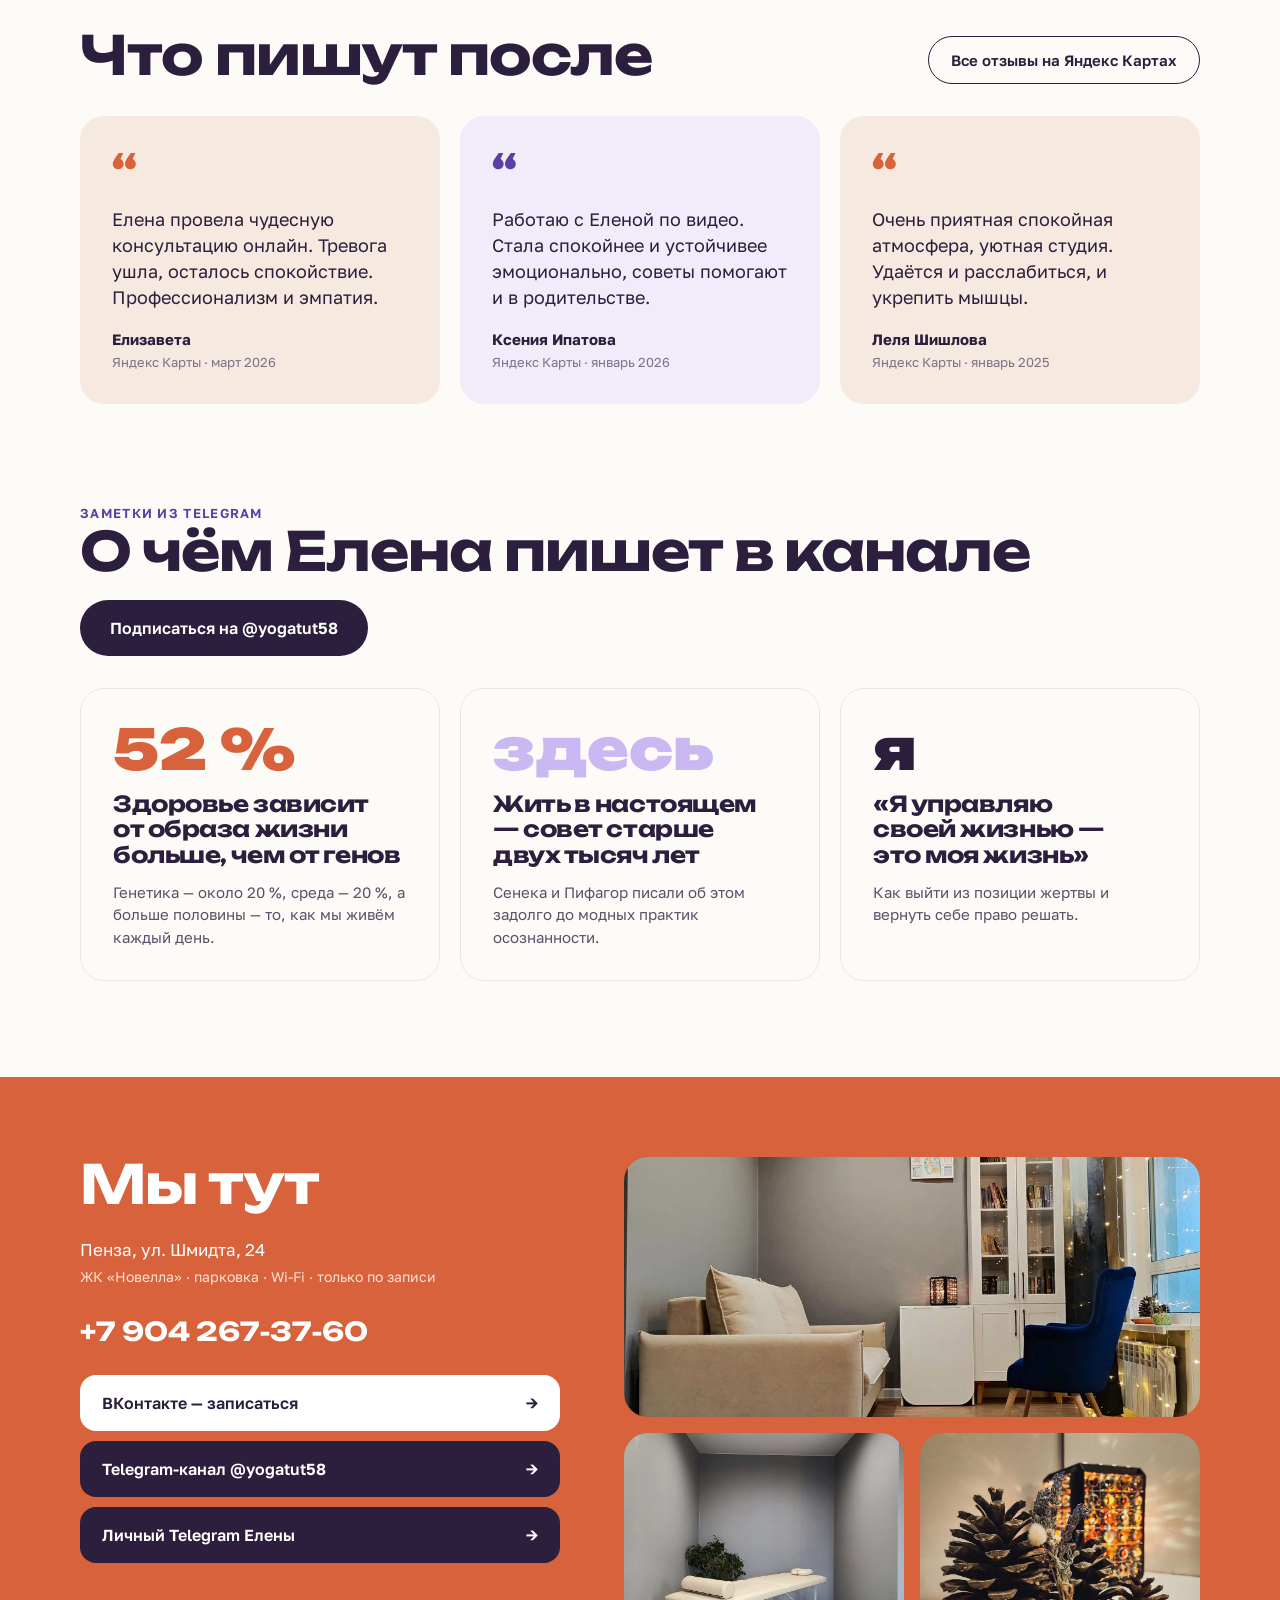
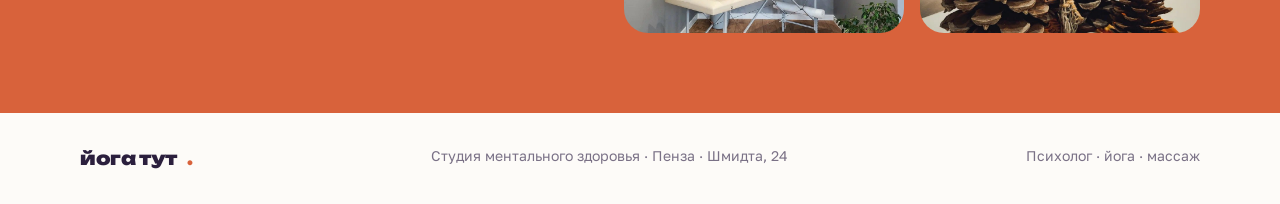
==== commit 3e2b2683: "Фото Елены вместо монограммы в блоке «Лицо студии» Круглый портрет с лавандовой обводкой и тенью вме" ====
--- a/index.html
+++ b/index.html
@@ -5,22 +5,21 @@
 <meta name="viewport" content="width=device-width, initial-scale=1">
 <title>Йога тут — студия ментального здоровья в Пензе</title>
 <meta name="description" content="Консультации психолога очно и онлайн, хатха-йога и массаж. Пенза, ул. Шмидта, 24. Только по записи.">
-<!-- Абсолютные адреса ниже поменять на https://yogatut58.ru/ после включения домена -->
-<link rel="canonical" href="https://prooferok.github.io/yogatut58/">
+<link rel="canonical" href="https://yogatut58.ru/">
 <meta property="og:type" content="website">
 <meta property="og:site_name" content="Йога тут">
 <meta property="og:locale" content="ru_RU">
-<meta property="og:url" content="https://prooferok.github.io/yogatut58/">
+<meta property="og:url" content="https://yogatut58.ru/">
 <meta property="og:title" content="Йога тут — психолог, йога и массаж в Пензе">
 <meta property="og:description" content="Студия ментального здоровья: консультации психолога очно и онлайн, хатха-йога, массаж. Шмидта, 24. Только по записи.">
-<meta property="og:image" content="https://prooferok.github.io/yogatut58/assets/og.jpg">
+<meta property="og:image" content="https://yogatut58.ru/assets/og.jpg">
 <meta property="og:image:width" content="1200">
 <meta property="og:image:height" content="630">
 <meta property="og:image:alt" content="Йога тут — студия ментального здоровья в Пензе">
 <meta name="twitter:card" content="summary_large_image">
 <meta name="twitter:title" content="Йога тут — психолог, йога и массаж в Пензе">
 <meta name="twitter:description" content="Консультации психолога очно и онлайн, хатха-йога, массаж. Пенза, Шмидта, 24.">
-<meta name="twitter:image" content="https://prooferok.github.io/yogatut58/assets/og.jpg">
+<meta name="twitter:image" content="https://yogatut58.ru/assets/og.jpg">
 <link rel="icon" href="assets/favicon.svg" type="image/svg+xml">
 <link rel="preconnect" href="https://fonts.googleapis.com">
 <link rel="preconnect" href="https://fonts.gstatic.com" crossorigin>
@@ -76,7 +75,7 @@
 <section id="elena" class="wrap">
   <div class="elena">
     <div class="elena-side">
-      <div class="monogram">Е</div>
+      <img class="portrait" src="assets/elena.jpg" alt="Елена — психолог, автор студии, инструктор по йоге" width="640" height="640" loading="lazy" decoding="async">
       <h3>Елена</h3>
       <p class="muted-lav">психолог, автор студии, инструктор по йоге</p>
     </div>
--- a/style.css
+++ b/style.css
@@ -77,7 +77,7 @@
 @media(min-width:900px){.elena{grid-template-columns:4fr 7fr;gap:64px;padding:64px}}
 .elena h2,.elena h3{color:var(--paper)}
 .elena-side{display:flex;flex-direction:column;gap:16px}
-.monogram{width:clamp(120px,15vw,220px);aspect-ratio:1;border-radius:50%;background:var(--lav);display:grid;place-items:center;font-family:var(--display);font-weight:900;font-size:clamp(56px,7vw,96px);color:var(--ink)}
+.portrait{width:clamp(120px,15vw,220px);height:auto;aspect-ratio:1;border-radius:50%;object-fit:cover;display:block;background:var(--lav);box-shadow:0 0 0 4px var(--lav),0 12px 32px rgba(0,0,0,.35)}
 .muted-lav{color:var(--lav);font-size:15px}
 .elena-body{display:flex;flex-direction:column;gap:24px;align-items:flex-start}
 .elena-body>p{color:#D9D2E6;font-size:17px;line-height:1.6}
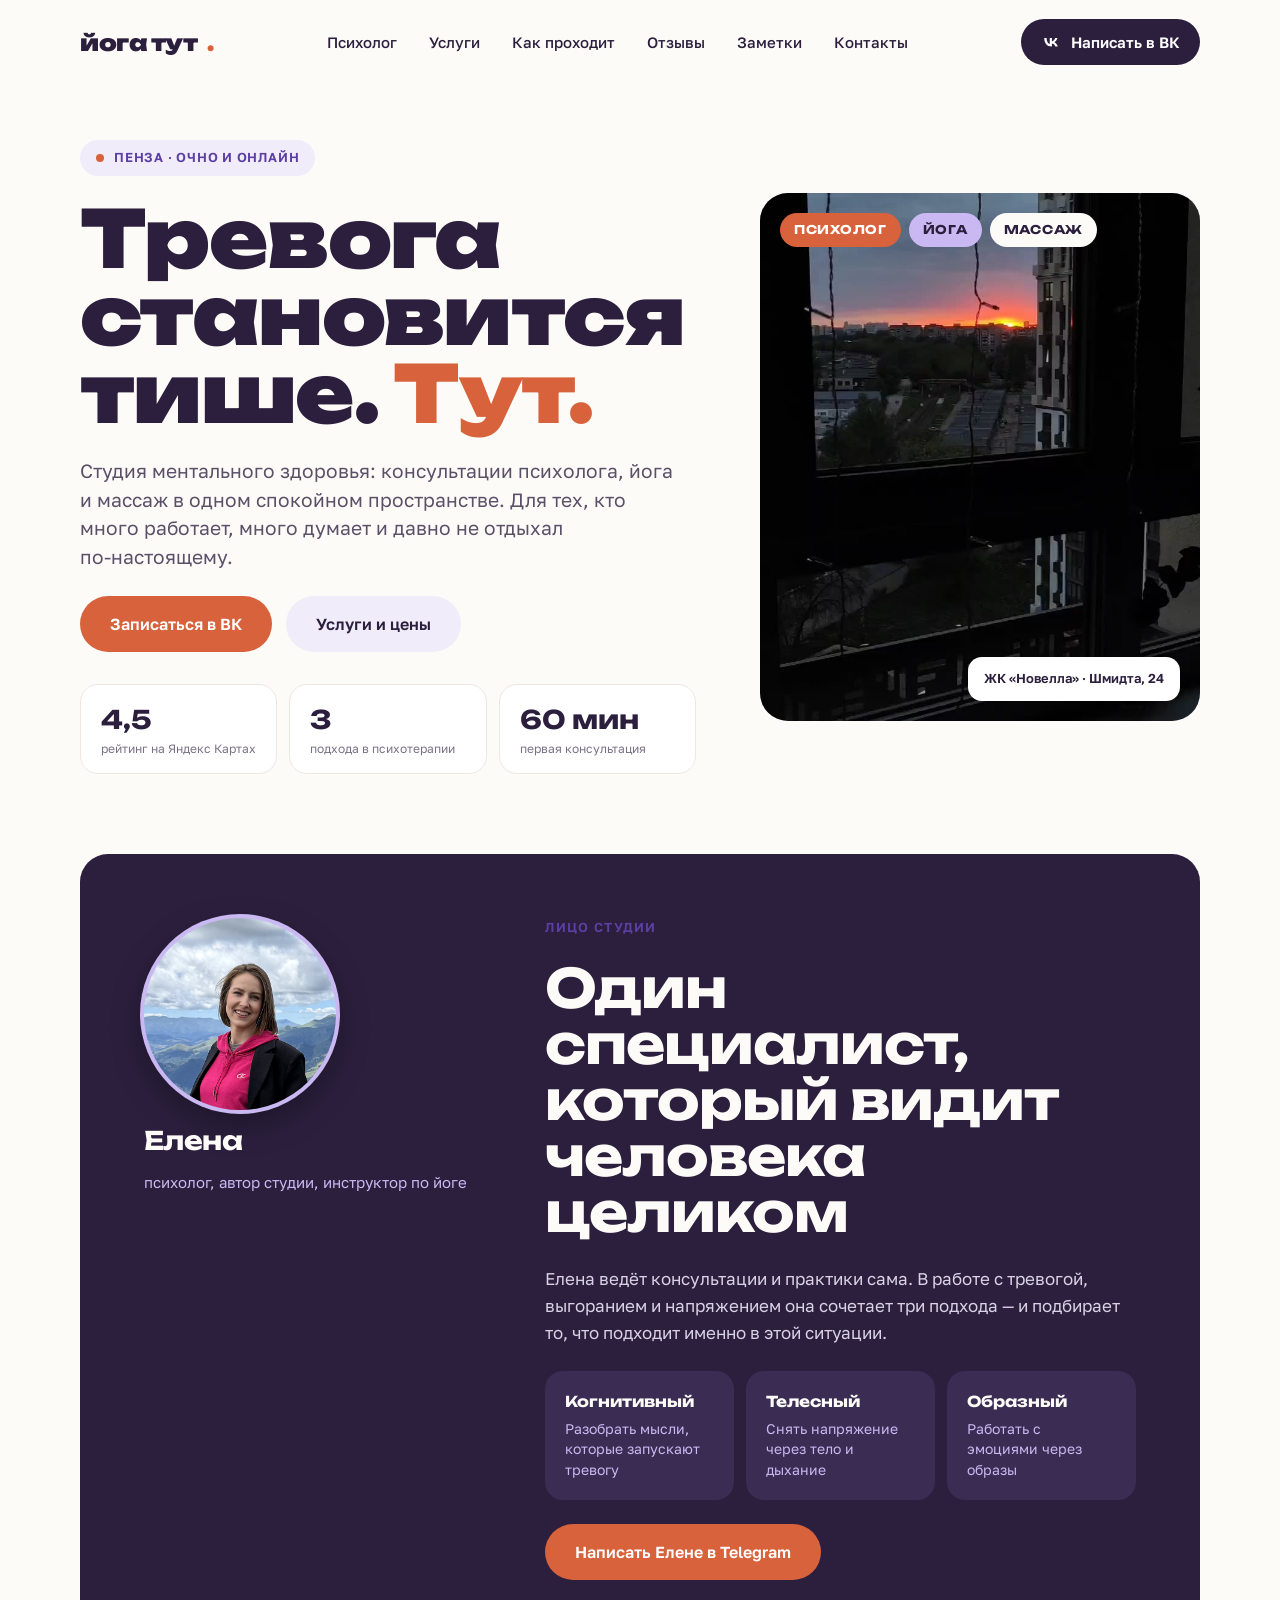
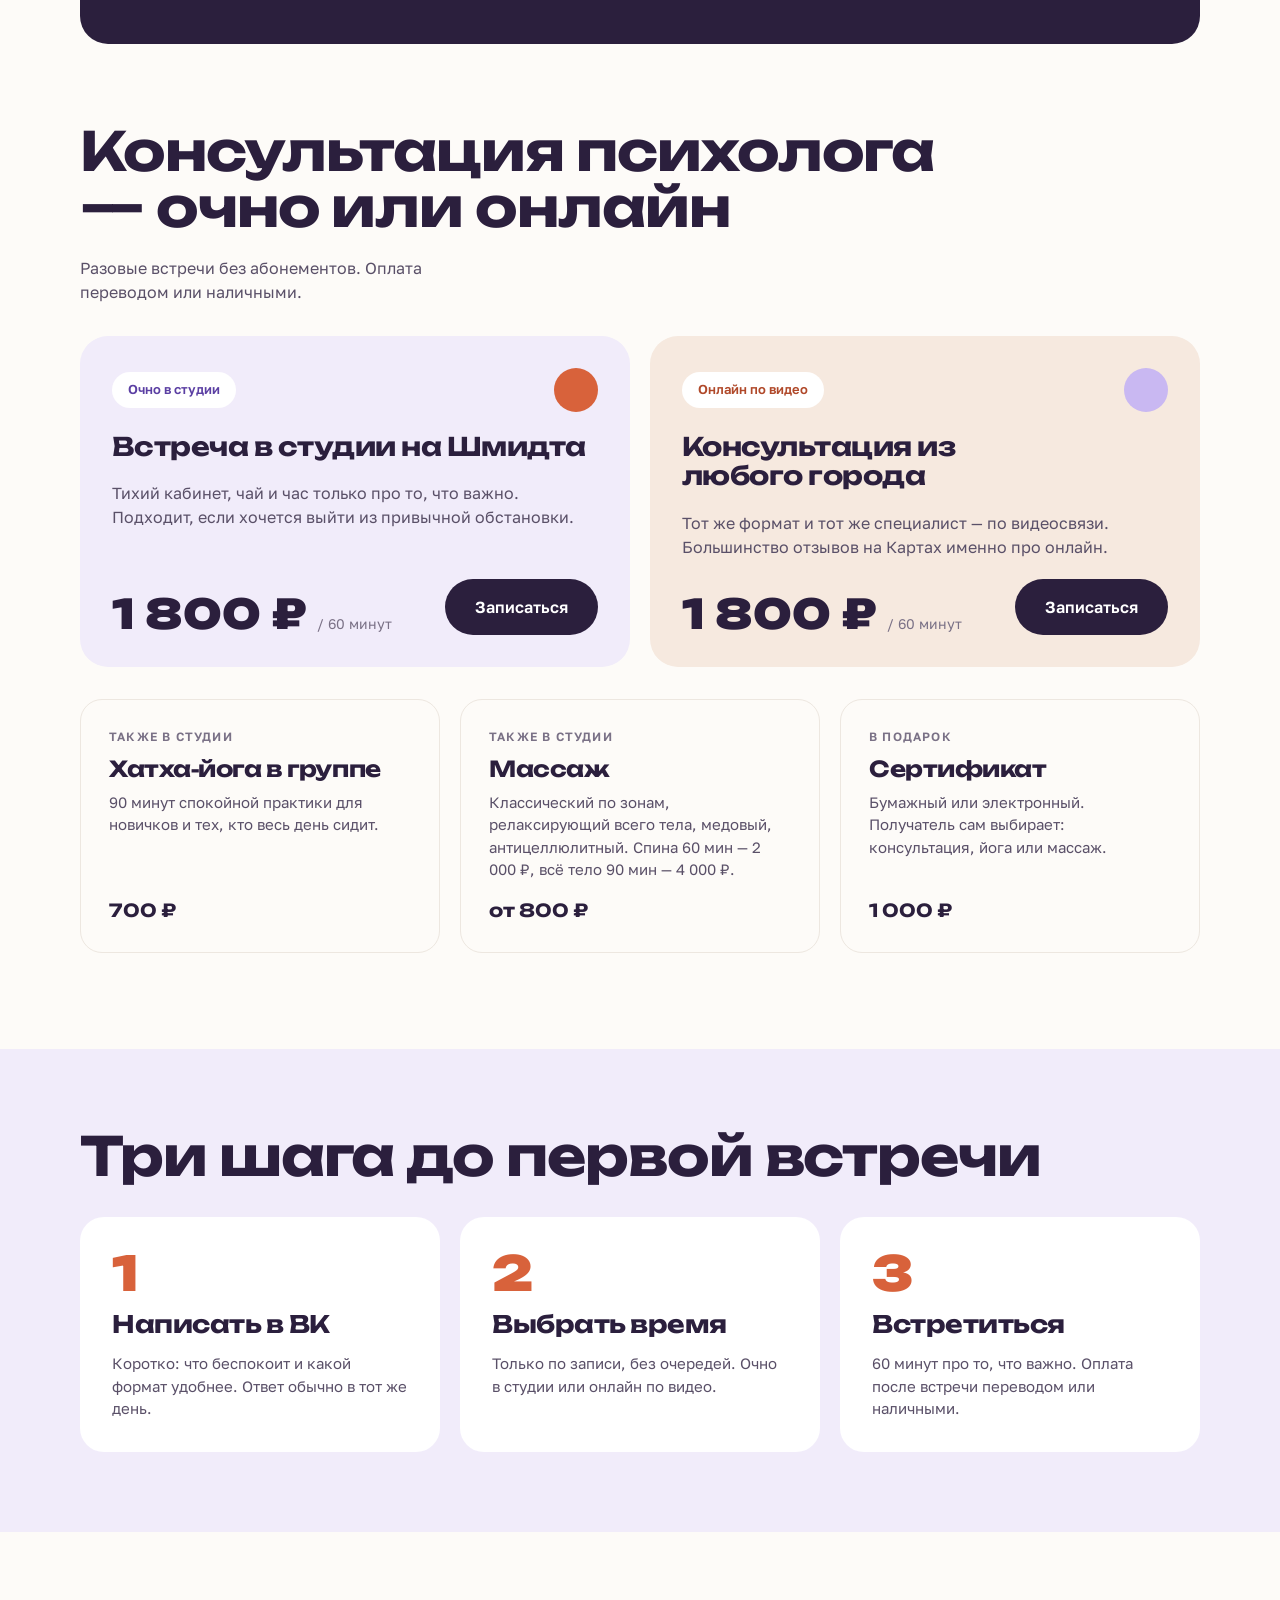
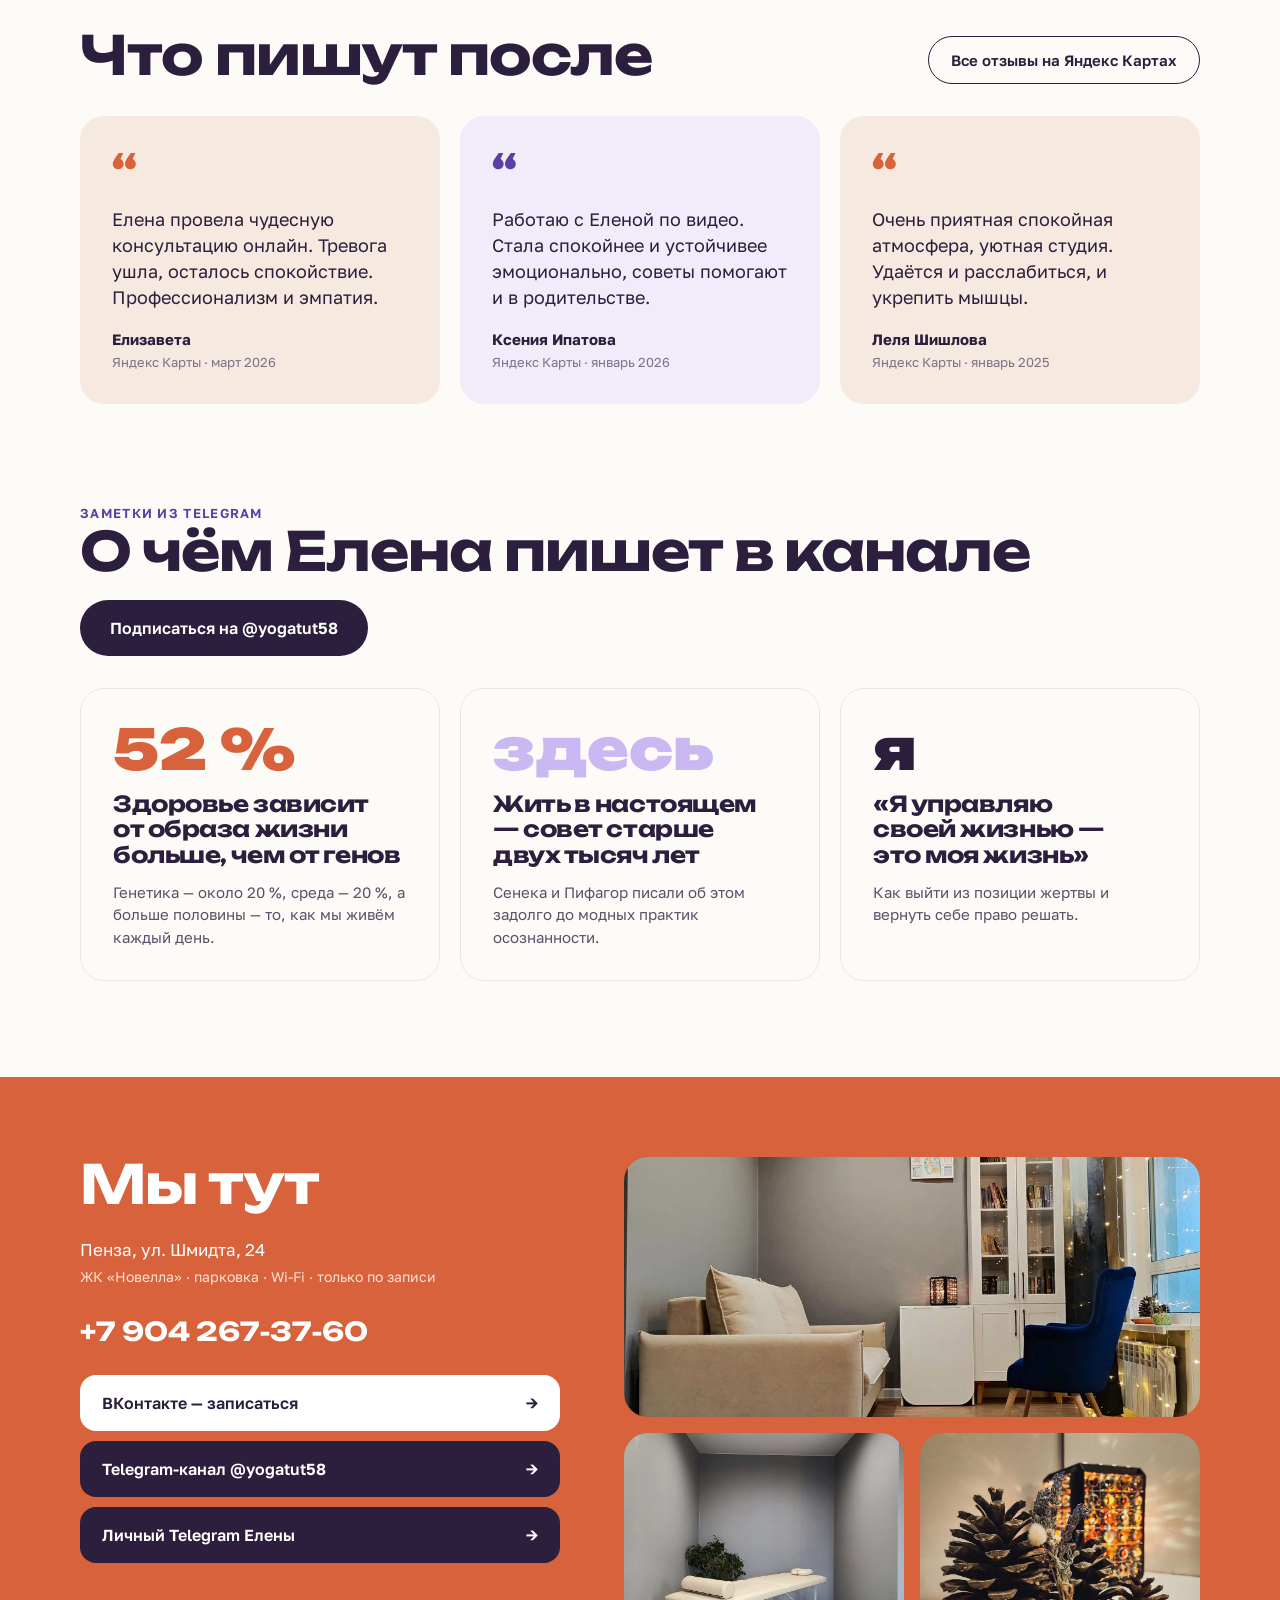
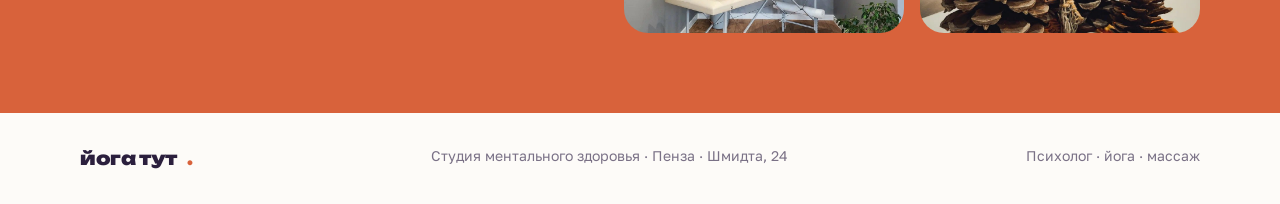
==== commit 293490a0: "Второе видео в шапке, случайный выбор при загрузке Co-Authored-By: Claude Opus 5.5 <noreply@anthropi" ====
--- a/index.html
+++ b/index.html
@@ -26,6 +26,16 @@
 <link href="https://fonts.googleapis.com/css2?family=Unbounded:wght@500;700;900&family=Golos+Text:wght@400;500;600;700&display=swap" rel="stylesheet">
 <link rel="stylesheet" href="style.css">
 <script>(function(){var n=1;try{n=(parseInt(localStorage.getItem('logo')||'0',10)%3)+1;localStorage.setItem('logo',n)}catch(e){}document.documentElement.setAttribute('data-logo',n)})();</script>
+<!-- Яндекс Метрика -->
+<script>
+(function(m,e,t,r,i,k,a){m[i]=m[i]||function(){(m[i].a=m[i].a||[]).push(arguments)};m[i].l=1*new Date();
+for(var j=0;j<document.scripts.length;j++){if(document.scripts[j].src===r){return;}}
+k=e.createElement(t),a=e.getElementsByTagName(t)[0],k.async=1,k.src=r,a.parentNode.insertBefore(k,a)})
+(window,document,"script","https://mc.yandex.ru/metrika/tag.js?id=113128505","ym");
+ym(113128505,"init",{clickmap:true,trackLinks:true,accurateTrackBounce:true,webvisor:true});
+</script>
+<noscript><div><img src="https://mc.yandex.ru/watch/113128505" style="position:absolute;left:-9999px" alt=""></div></noscript>
+<!-- /Яндекс Метрика -->
 </head>
 <body>
 
@@ -66,7 +76,9 @@
     </div>
   </div>
   <div class="hero-media">
-    <video id="heroVideo" src="assets/hero.mp4" poster="assets/hero-poster.jpg" muted loop playsinline preload="auto" aria-label="Видео: солнце в окнах студии и растения"></video>
+    <video id="heroVideo" poster="assets/hero-poster.jpg" muted loop playsinline preload="auto" aria-label="Видео: солнце в окнах студии и растения"></video>
+    <!-- случайное видео при каждой загрузке; src ставим сразу, чтобы браузер не качал оба файла -->
+    <script>(function(){var l=[['hero','Видео: солнце в окнах студии и растения'],['hero-2','Видео: закат за окном студии, девушка открывает окно']],x=l[Math.floor(Math.random()*l.length)],v=document.getElementById('heroVideo');v.poster='assets/'+x[0]+'-poster.jpg';v.setAttribute('aria-label',x[1]);v.src='assets/'+x[0]+'.mp4'})();</script>
     <div class="tags"><span class="tag tag-accent">психолог</span><span class="tag tag-lav">йога</span><span class="tag tag-paper">массаж</span></div>
     <span class="addr">ЖК «Новелла» · Шмидта, 24</span>
   </div>
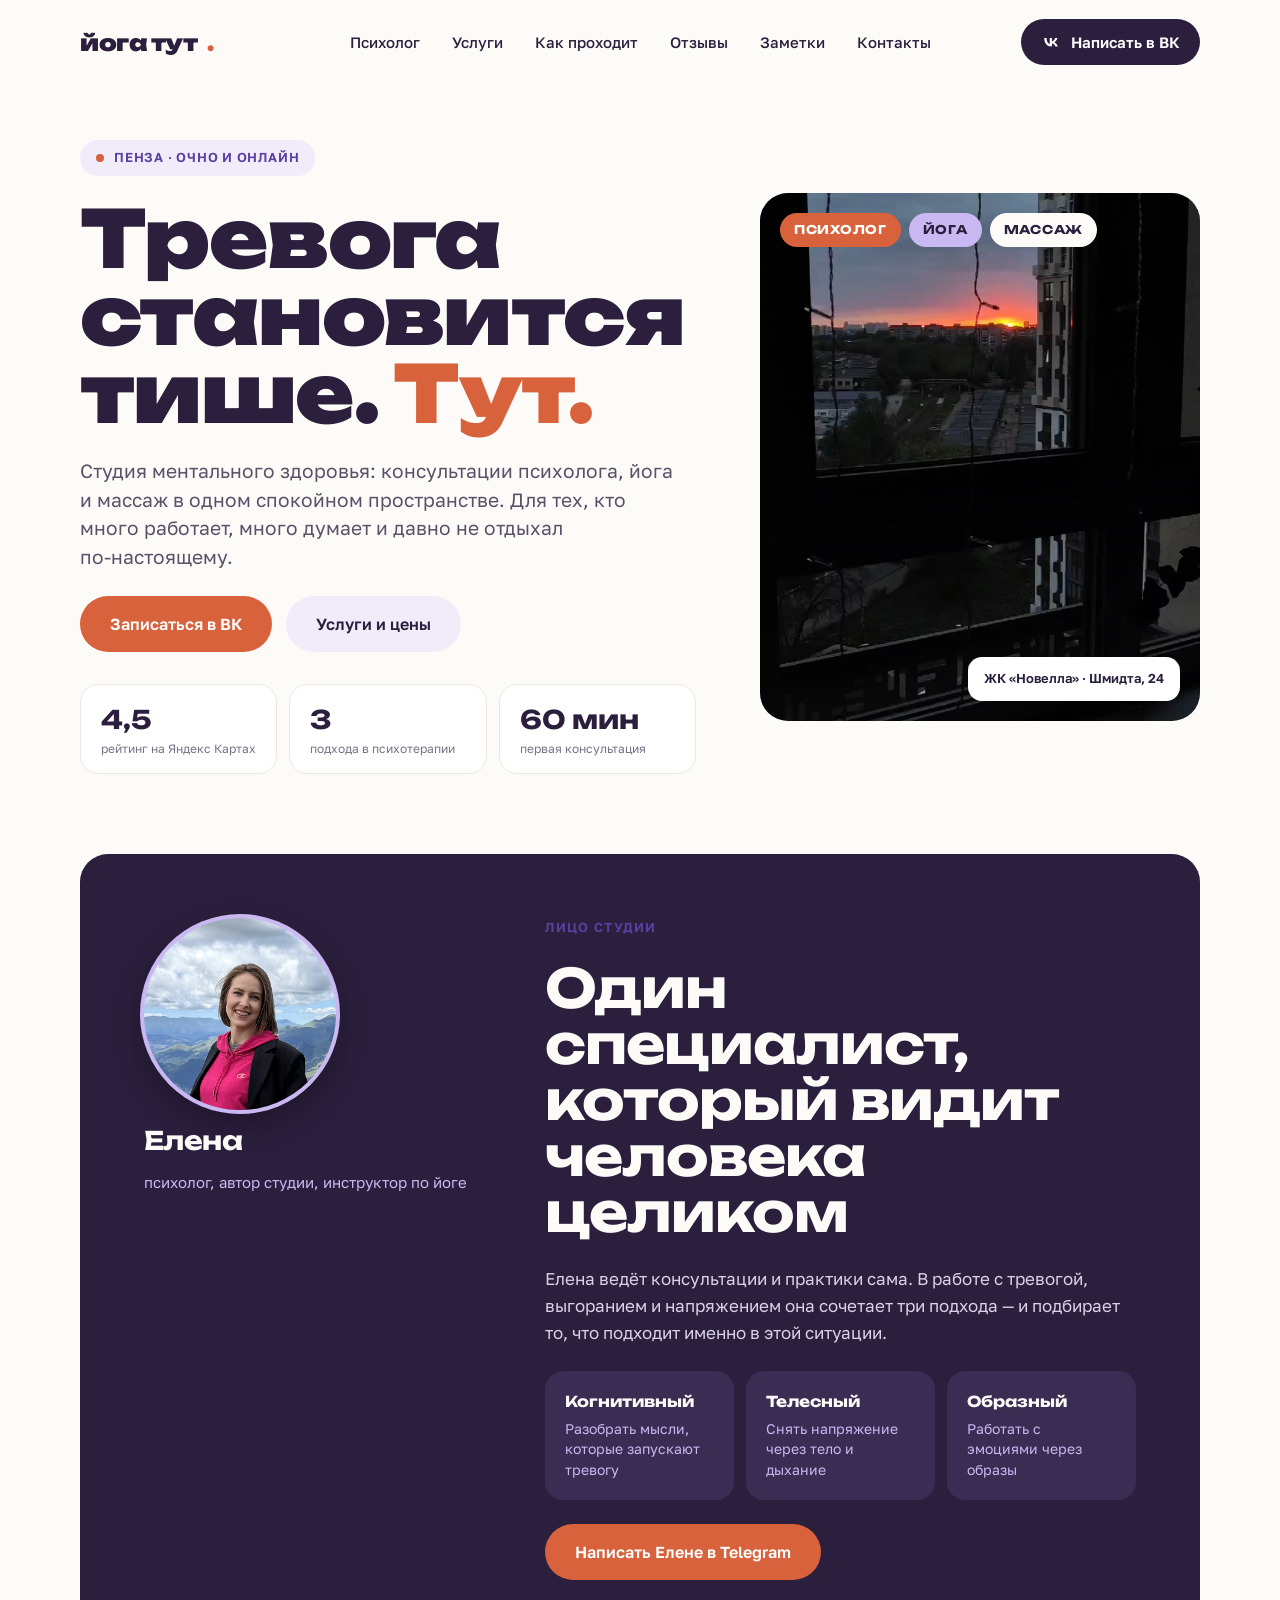
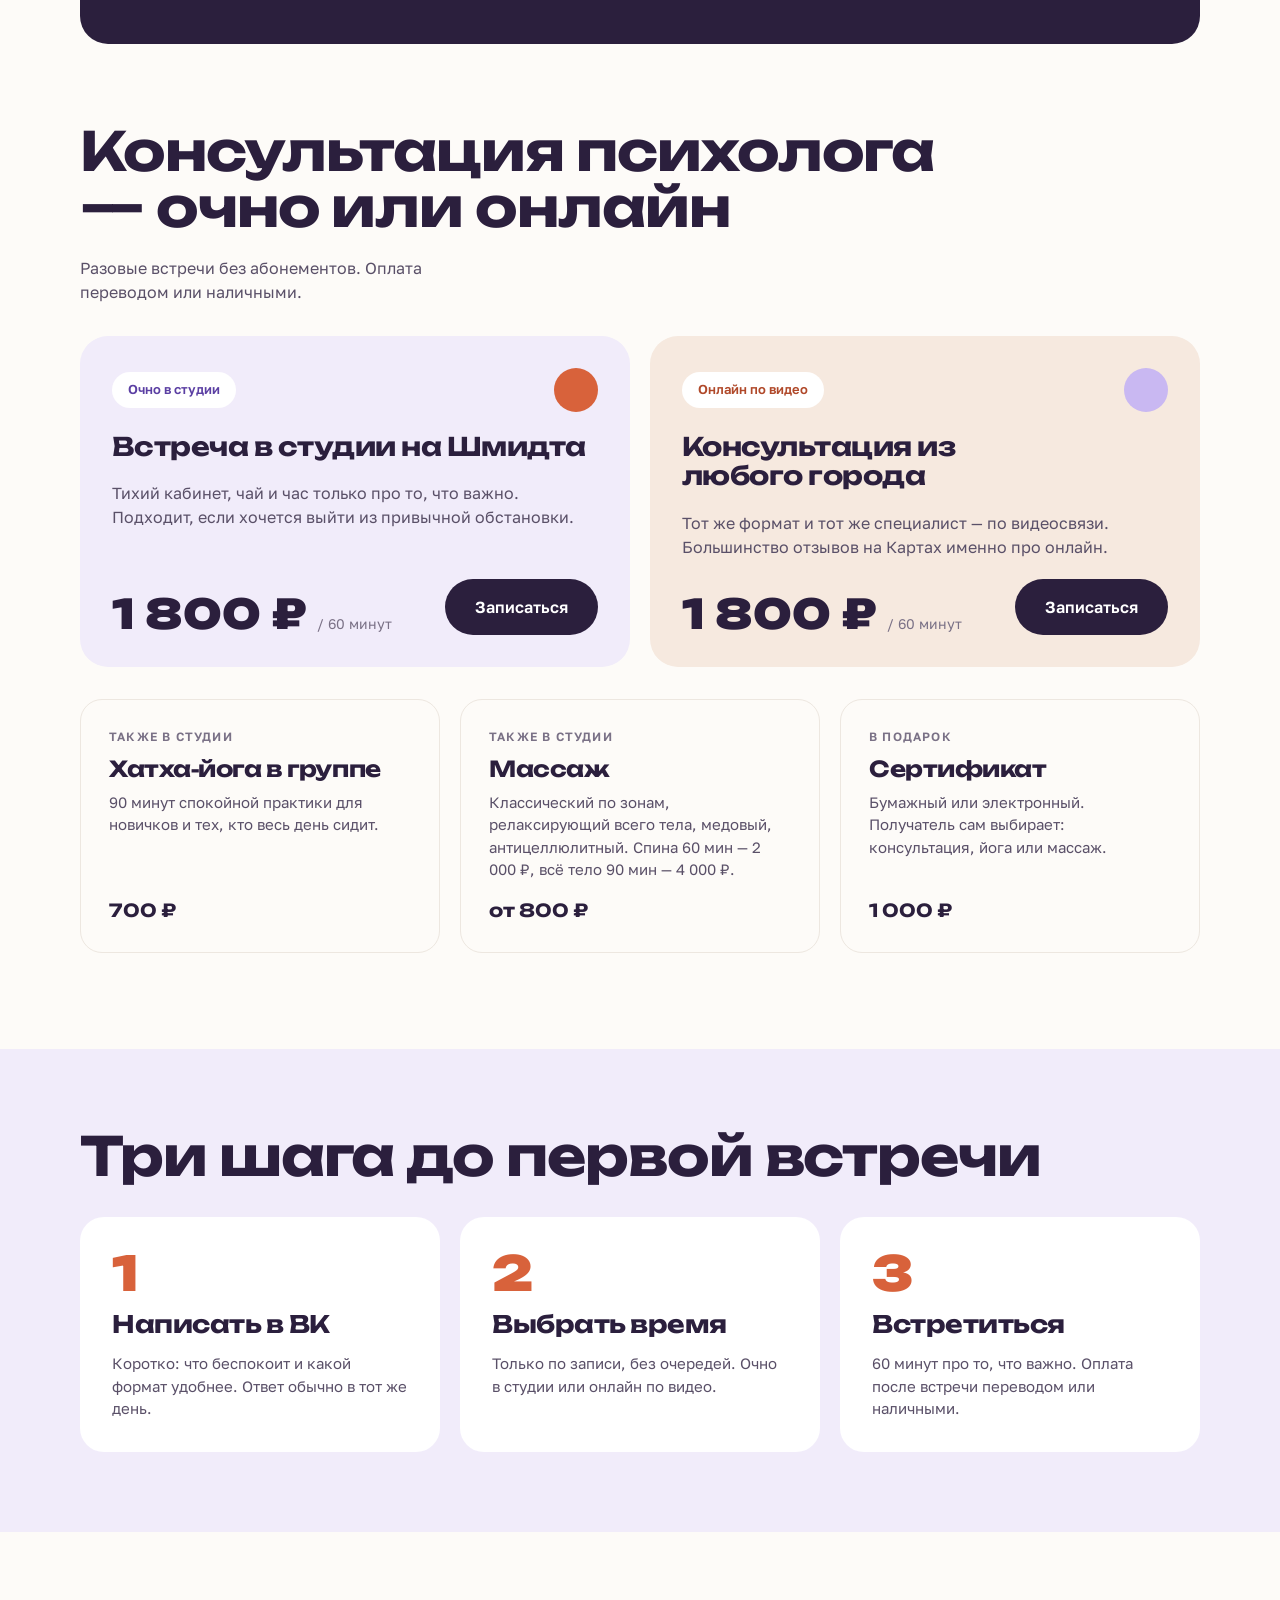
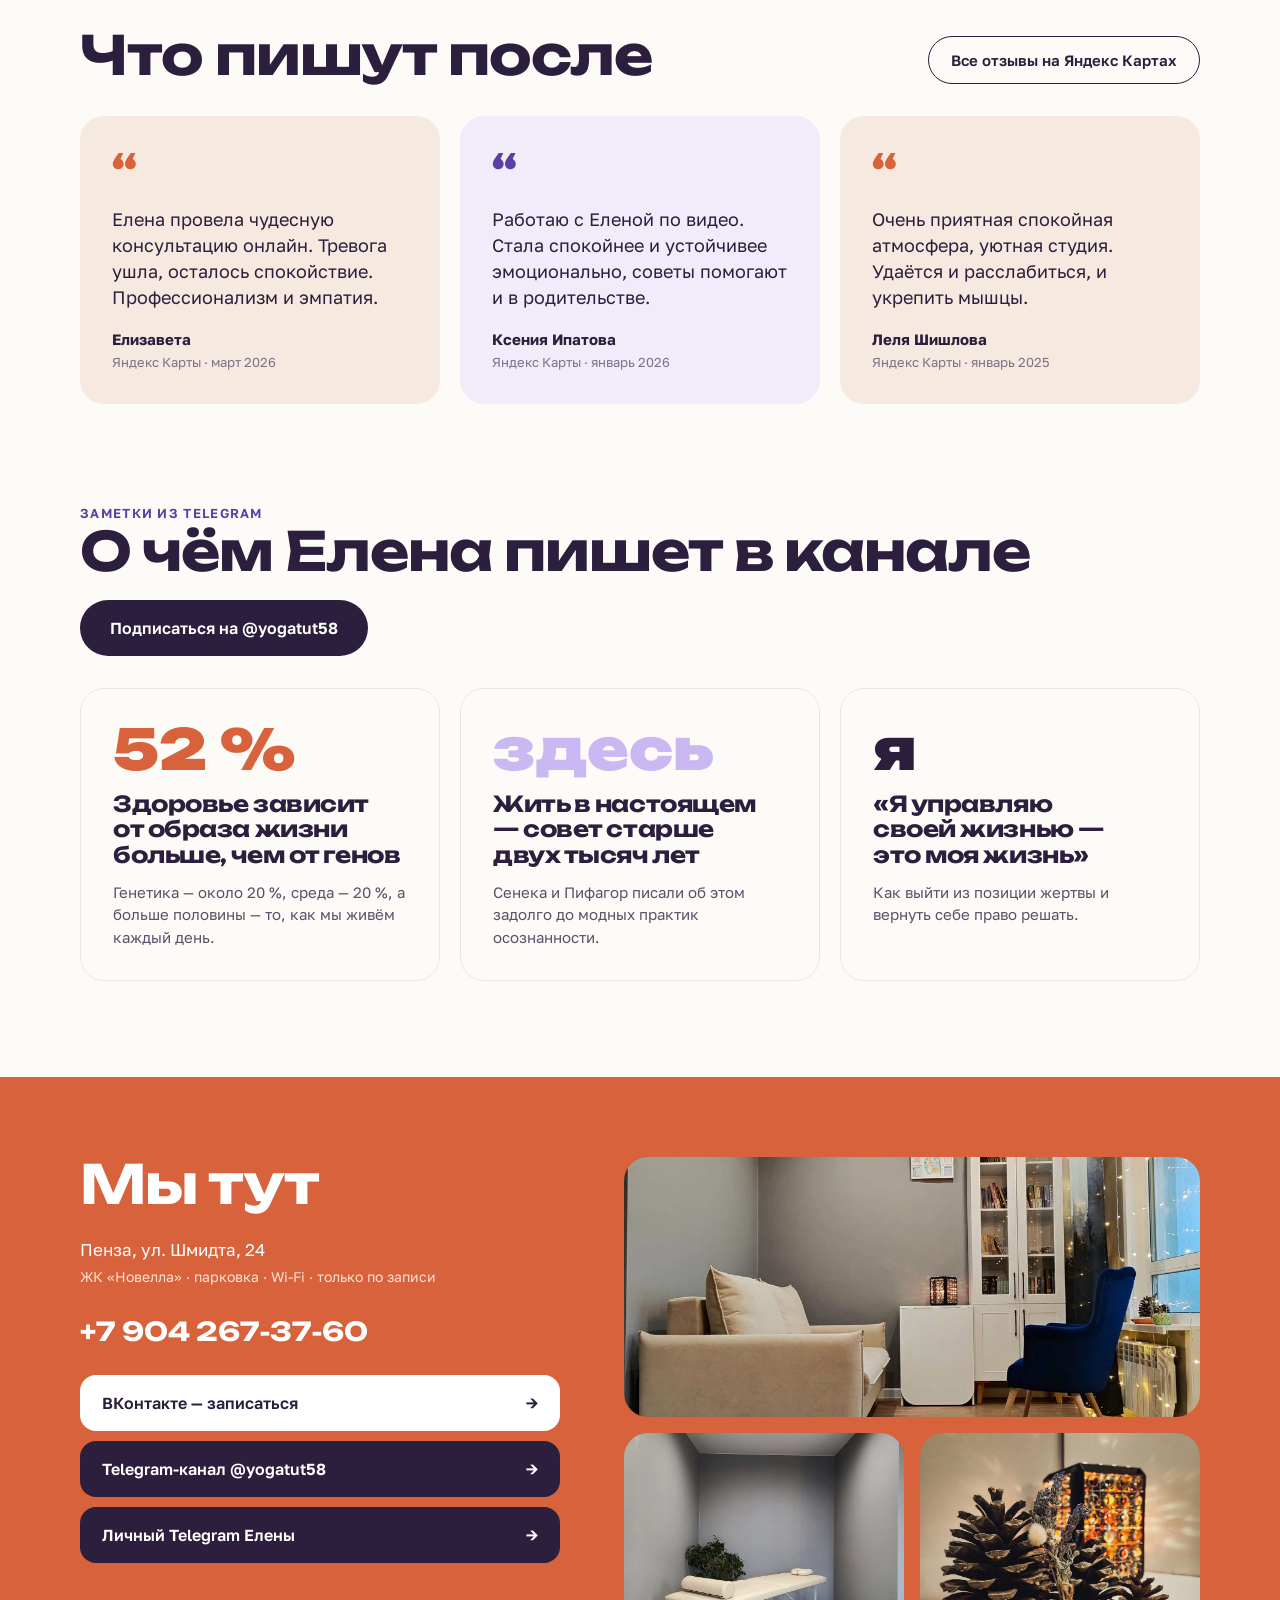
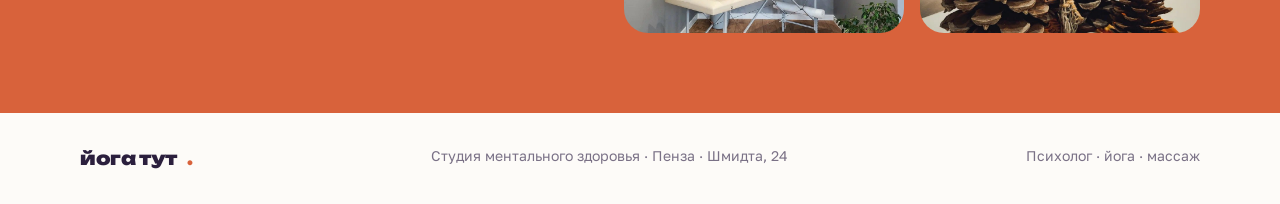
==== commit 2b11d123: "Видео по времени суток, меню в шапке не сдвигается от логотипа С 7 до 19 дневное видео, вечером и но" ====
--- a/index.html
+++ b/index.html
@@ -77,8 +77,8 @@
   </div>
   <div class="hero-media">
     <video id="heroVideo" poster="assets/hero-poster.jpg" muted loop playsinline preload="auto" aria-label="Видео: солнце в окнах студии и растения"></video>
-    <!-- случайное видео при каждой загрузке; src ставим сразу, чтобы браузер не качал оба файла -->
-    <script>(function(){var l=[['hero','Видео: солнце в окнах студии и растения'],['hero-2','Видео: закат за окном студии, девушка открывает окно']],x=l[Math.floor(Math.random()*l.length)],v=document.getElementById('heroVideo');v.poster='assets/'+x[0]+'-poster.jpg';v.setAttribute('aria-label',x[1]);v.src='assets/'+x[0]+'.mp4'})();</script>
+    <!-- видео по времени посетителя: с 7 до 19 дневное, вечером и ночью закат; src ставим сразу, чтобы браузер не качал оба файла -->
+    <script>(function(){var h=new Date().getHours(),x=h>=7&&h<19?['hero','Видео: солнце в окнах студии и растения']:['hero-2','Видео: закат за окном студии, девушка открывает окно'],v=document.getElementById('heroVideo');v.poster='assets/'+x[0]+'-poster.jpg';v.setAttribute('aria-label',x[1]);v.src='assets/'+x[0]+'.mp4'})();</script>
     <div class="tags"><span class="tag tag-accent">психолог</span><span class="tag tag-lav">йога</span><span class="tag tag-paper">массаж</span></div>
     <span class="addr">ЖК «Новелла» · Шмидта, 24</span>
   </div>
--- a/style.css
+++ b/style.css
@@ -37,7 +37,11 @@
 @media(max-width:640px){.hide-sm{display:none}.show-sm{display:inline}}
 
 /* header */
-.top{display:flex;align-items:center;justify-content:space-between;gap:20px;height:84px;padding-inline:20px;position:sticky;top:0;z-index:10;background:rgba(253,251,248,.9);backdrop-filter:blur(10px)}
+.top{display:grid;grid-template-columns:1fr auto 1fr;align-items:center;gap:20px;height:84px;padding-inline:20px;position:sticky;top:0;z-index:10;background:rgba(253,251,248,.9);backdrop-filter:blur(10px)}
+/* меню всегда по центру, ширина логотипа (их три варианта) его не двигает */
+.top>.logo{grid-column:1;justify-self:start}
+.top>.nav{grid-column:2}
+.top>.btn{grid-column:3;justify-self:end}
 @media(min-width:900px){.top{padding-inline:80px}}
 .logo{display:flex;align-items:center;font-family:var(--display);font-weight:900;font-size:22px;letter-spacing:-.02em}
 /* три варианта логотипа; какой показать, решает data-logo на <html> (скрипт в head) */
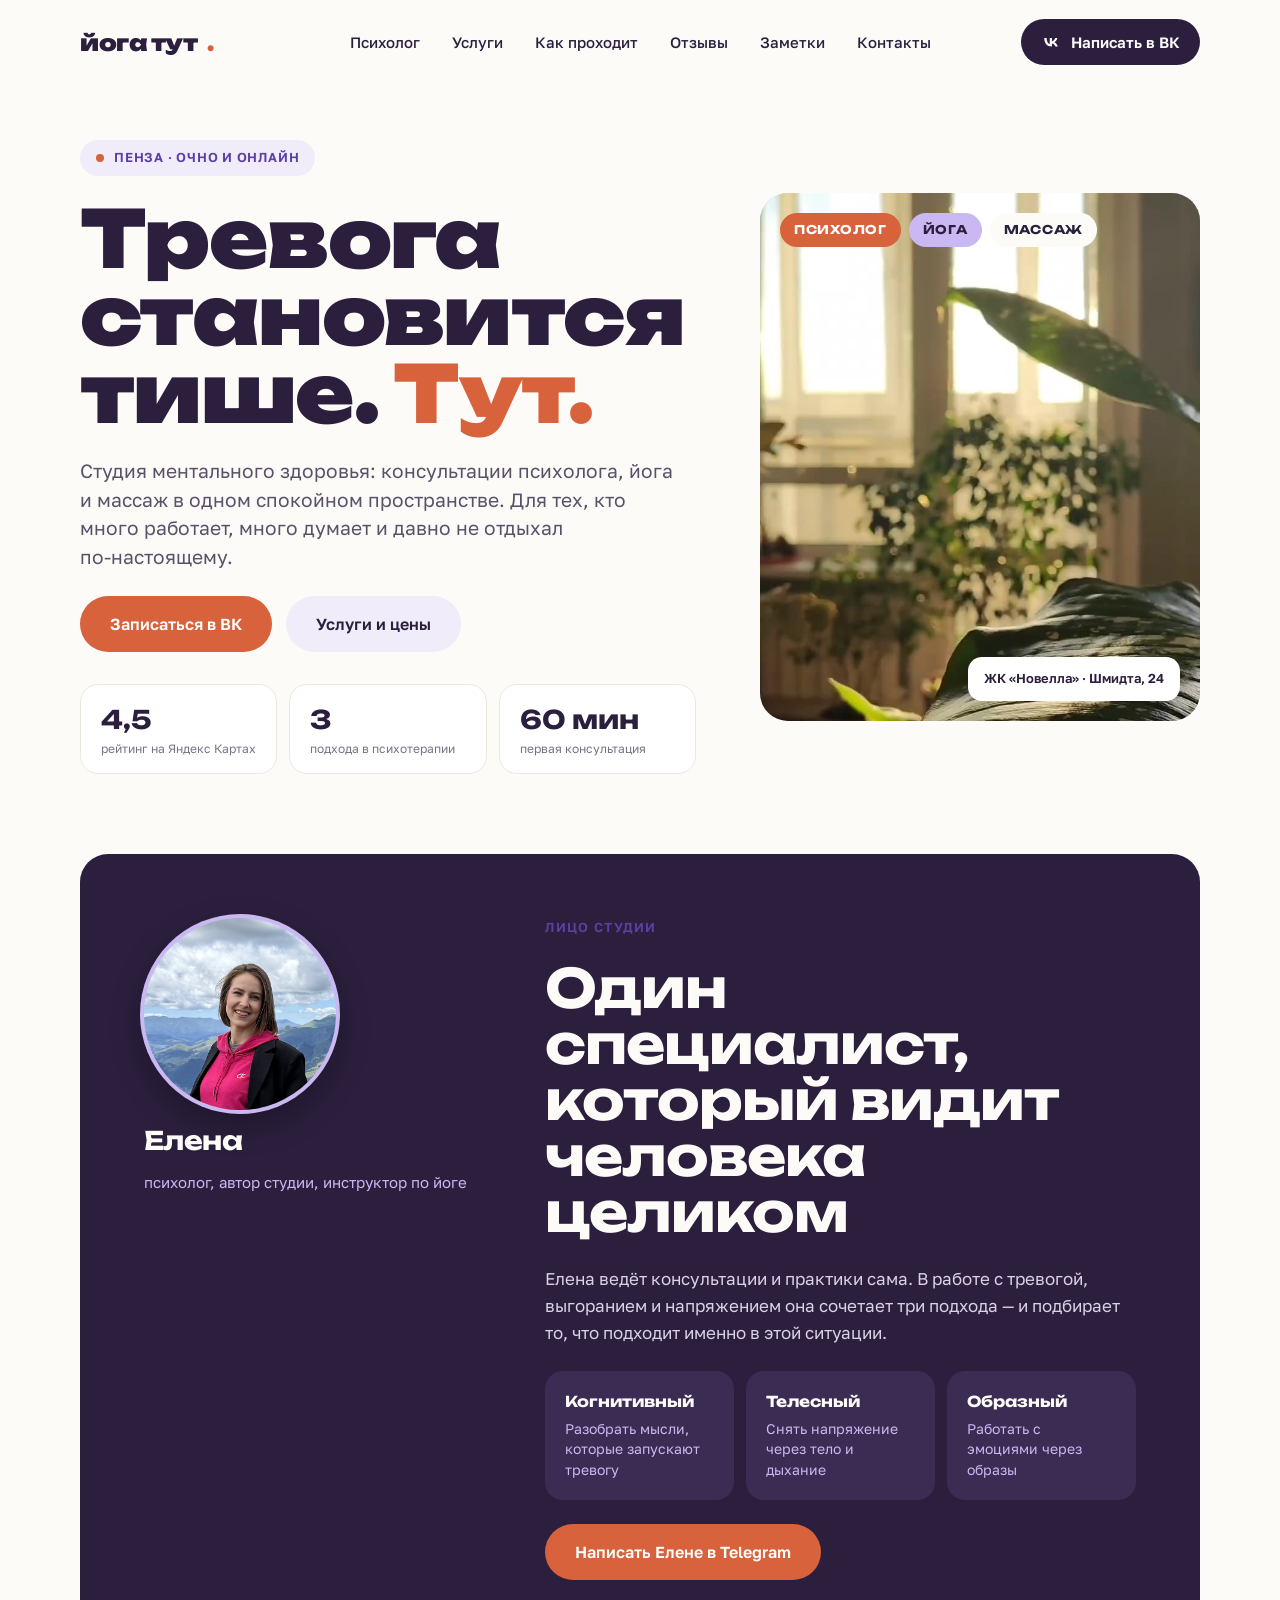
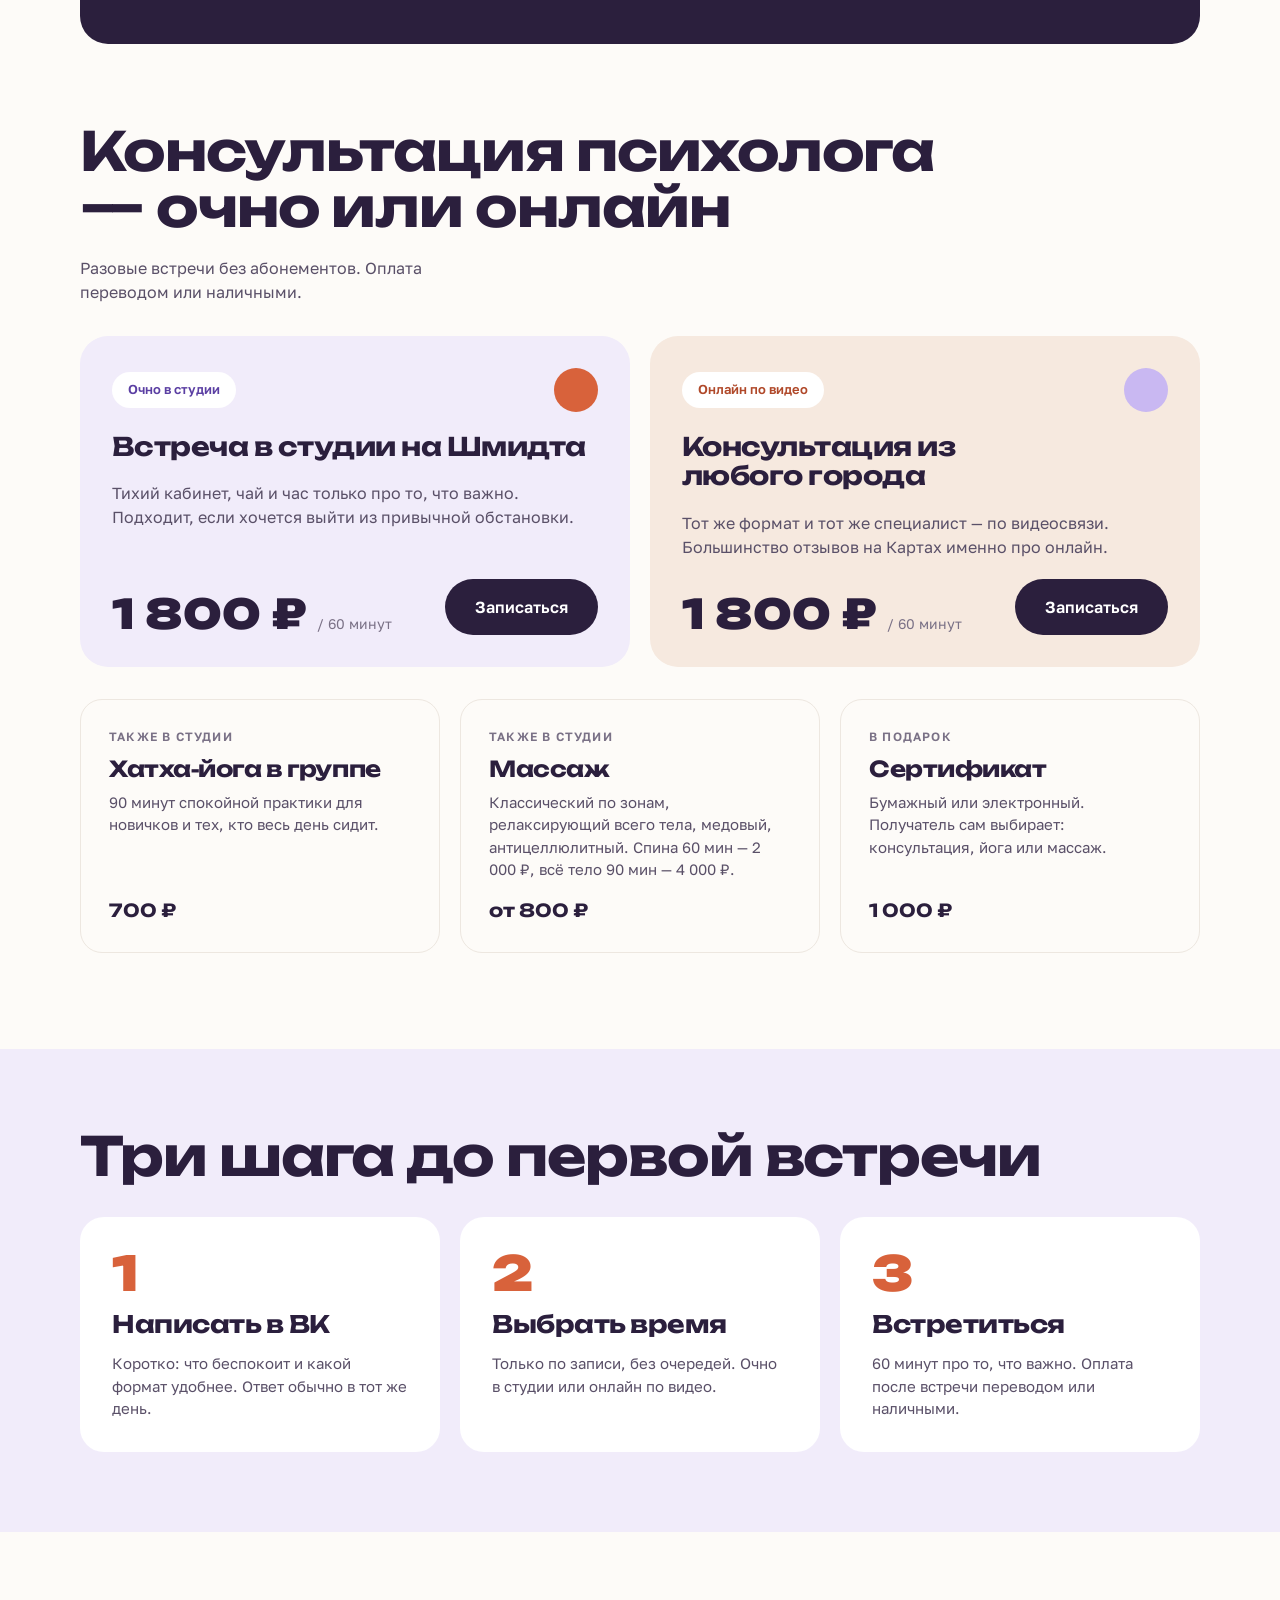
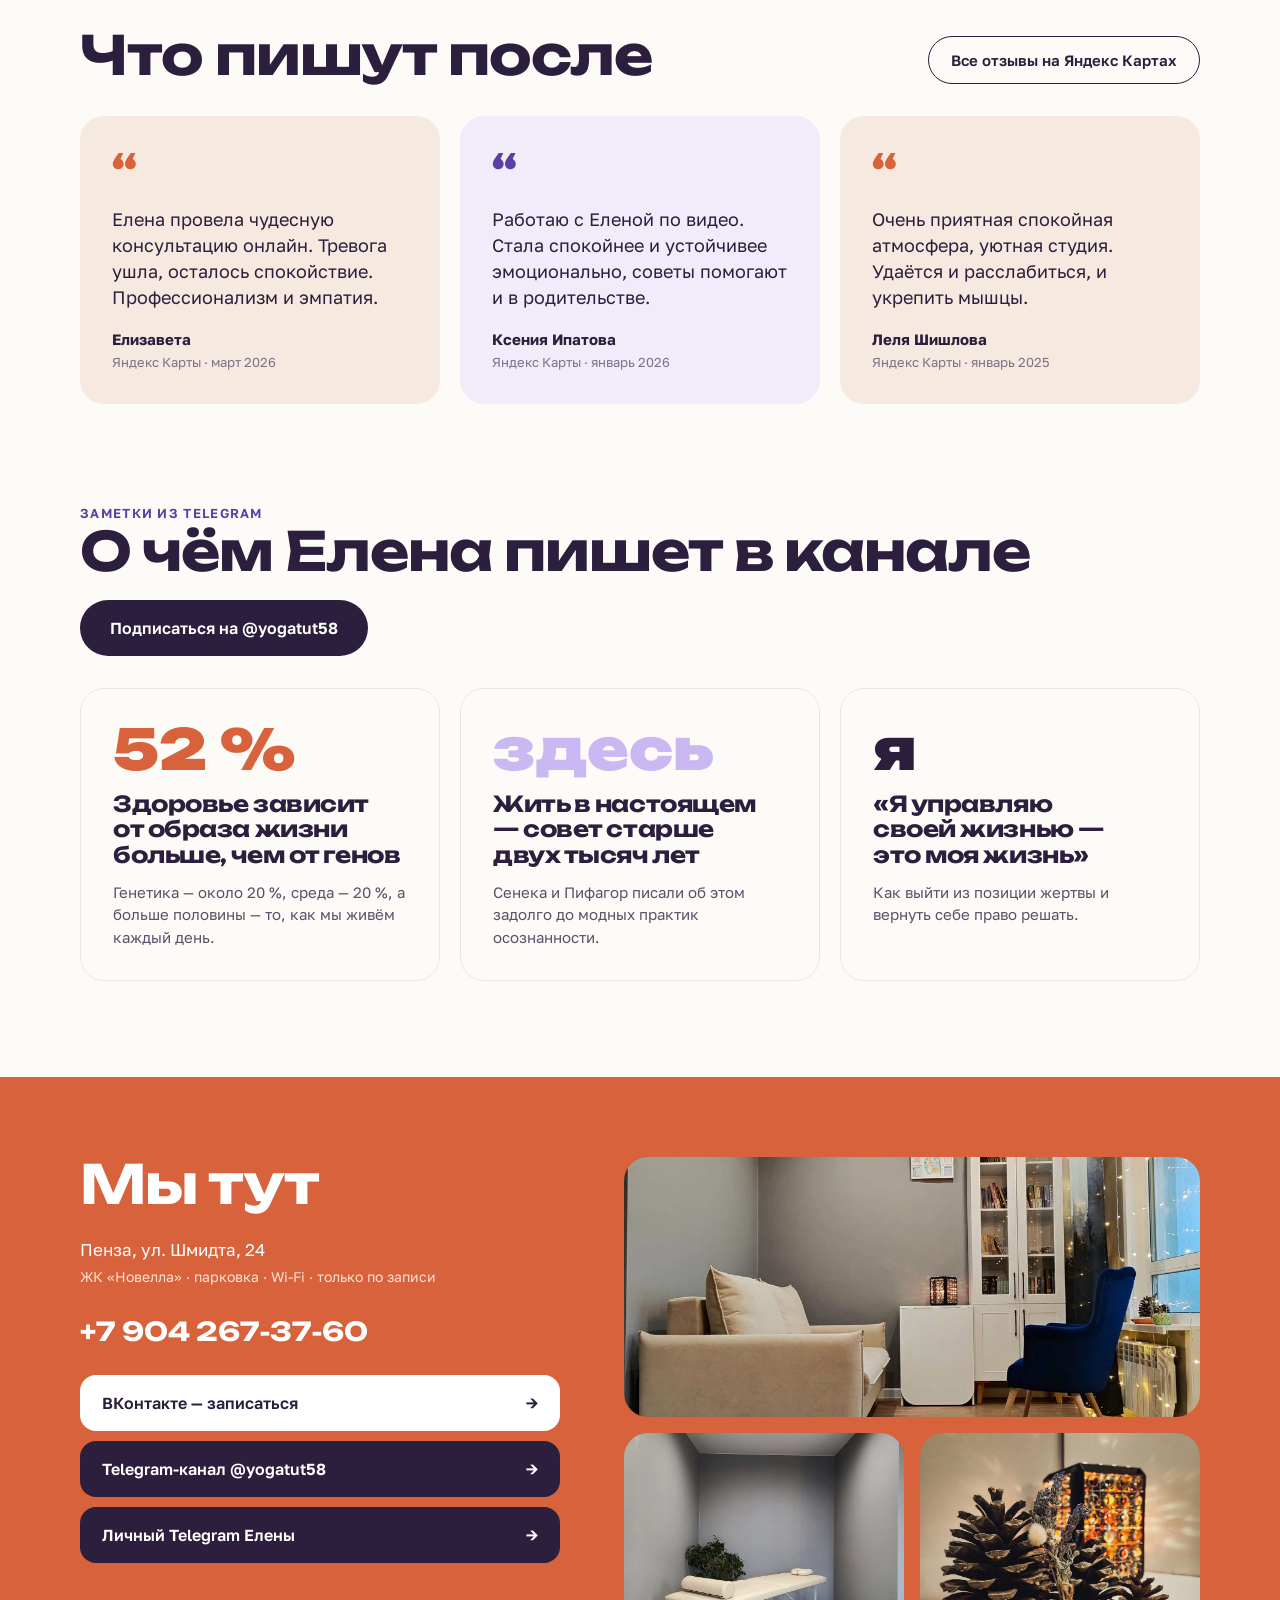
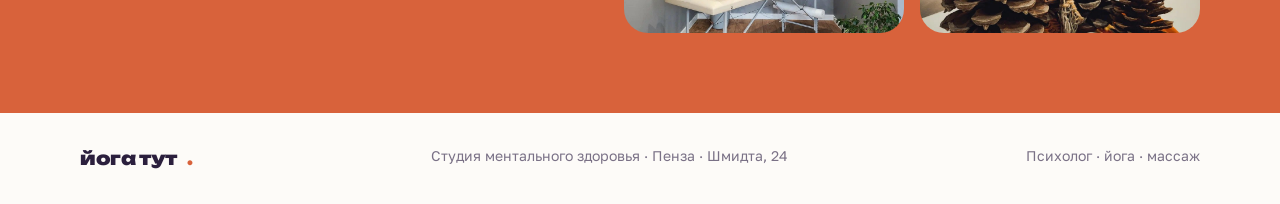
==== commit c155706b: "Выбор видео по московскому времени, а не по часам посетителя Co-Authored-By: Claude Opus 5.5 <norepl" ====
--- a/index.html
+++ b/index.html
@@ -77,8 +77,8 @@
   </div>
   <div class="hero-media">
     <video id="heroVideo" poster="assets/hero-poster.jpg" muted loop playsinline preload="auto" aria-label="Видео: солнце в окнах студии и растения"></video>
-    <!-- видео по времени посетителя: с 7 до 19 дневное, вечером и ночью закат; src ставим сразу, чтобы браузер не качал оба файла -->
-    <script>(function(){var h=new Date().getHours(),x=h>=7&&h<19?['hero','Видео: солнце в окнах студии и растения']:['hero-2','Видео: закат за окном студии, девушка открывает окно'],v=document.getElementById('heroVideo');v.poster='assets/'+x[0]+'-poster.jpg';v.setAttribute('aria-label',x[1]);v.src='assets/'+x[0]+'.mp4'})();</script>
+    <!-- видео по московскому времени (UTC+3): с 7 до 19 дневное, вечером и ночью закат; src ставим сразу, чтобы браузер не качал оба файла -->
+    <script>(function(){var h=(new Date().getUTCHours()+3)%24,x=h>=7&&h<19?['hero','Видео: солнце в окнах студии и растения']:['hero-2','Видео: закат за окном студии, девушка открывает окно'],v=document.getElementById('heroVideo');v.poster='assets/'+x[0]+'-poster.jpg';v.setAttribute('aria-label',x[1]);v.src='assets/'+x[0]+'.mp4'})();</script>
     <div class="tags"><span class="tag tag-accent">психолог</span><span class="tag tag-lav">йога</span><span class="tag tag-paper">массаж</span></div>
     <span class="addr">ЖК «Новелла» · Шмидта, 24</span>
   </div>
